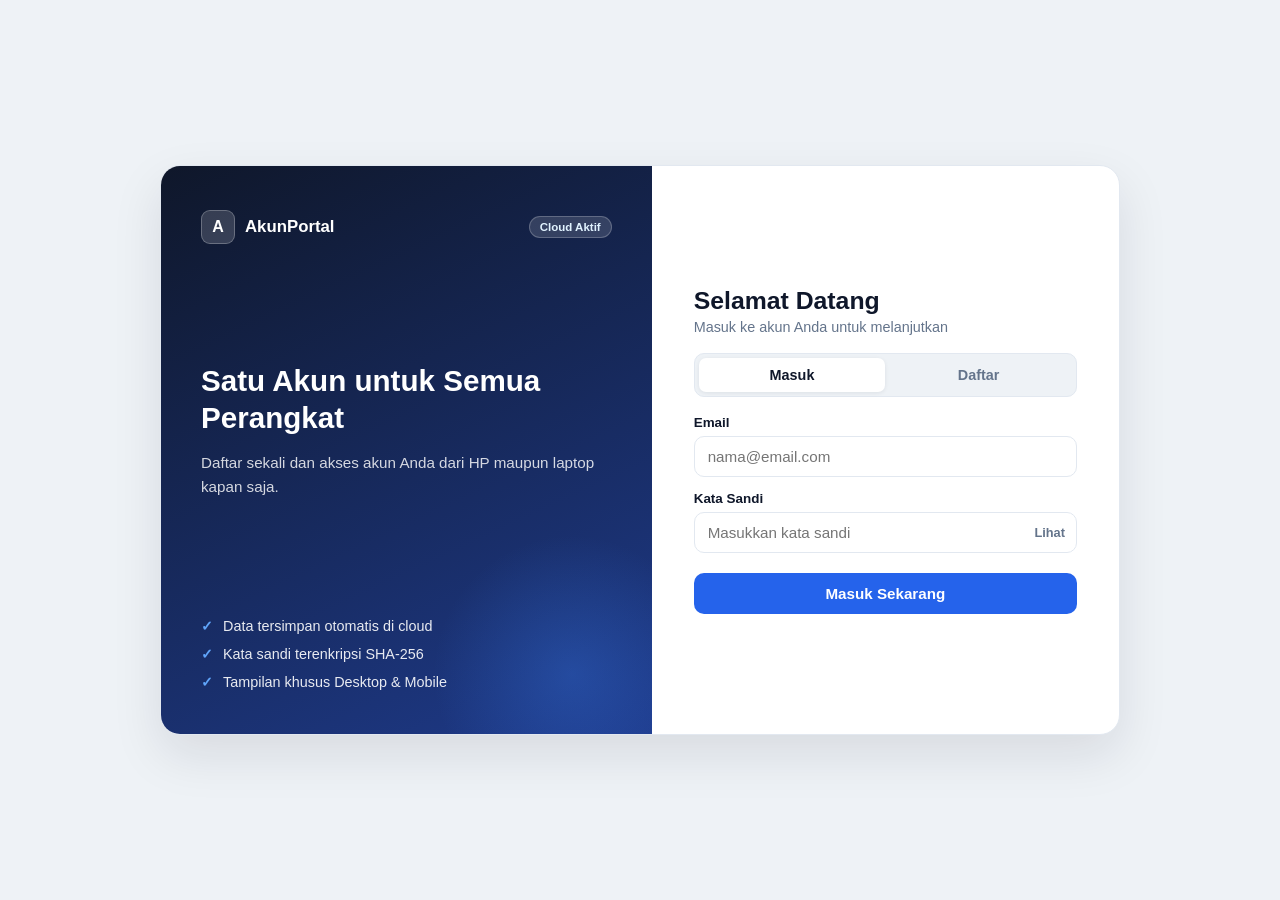
==== pages/home.html @ 4ae3a573 "Add home.html for main website page" ====
<!DOCTYPE html>
<html lang="id">
<head>
  <meta charset="UTF-8" />
  <meta name="viewport" content="width=device-width, initial-scale=1.0" />
  <title>Halaman Utama Website</title>

  <style>
    body.auth-checking {
      visibility: hidden;
    }

    * {
      box-sizing: border-box;
      margin: 0;
      padding: 0;
      font-family: -apple-system, BlinkMacSystemFont, "Segoe UI", Roboto, sans-serif;
    }

    body {
      background: #f1f5f9;
      color: #0f172a;
    }

    .navbar {
      background: #0f172a;
      color: #ffffff;
      padding: 14px 24px;
      display: flex;
      align-items: center;
      justify-content: space-between;
      gap: 12px;
    }

    .nav-brand {
      font-weight: 700;
      font-size: 1.05rem;
    }

    .nav-user {
      display: flex;
      align-items: center;
      gap: 12px;
      font-size: 0.9rem;
    }

    .btn-logout {
      background: #ef4444;
      color: #ffffff;
      border: none;
      padding: 8px 14px;
      border-radius: 8px;
      font-weight: 600;
      cursor: pointer;
    }

    .btn-logout:hover {
      background: #dc2626;
    }

    .main-content {
      max-width: 900px;
      margin: 32px auto;
      padding: 0 20px;
    }

    .welcome-card {
      background: #ffffff;
      border: 1px solid #e2e8f0;
      border-radius: 16px;
      padding: 28px;
      box-shadow: 0 4px 16px rgba(15, 23, 42, 0.05);
    }

    .welcome-card h1 {
      font-size: 1.5rem;
      margin-bottom: 8px;
    }

    .welcome-card p {
      color: #475569;
      line-height: 1.6;
    }
  </style>

  <!-- PENJAGA HALAMAN (AUTH GUARD) -->
  <script>
    const SESSION_KEY = "akunportal_active_user";
    const LOGIN_PAGE = "../index.html";
    let activeUser = null;

    try {
      const savedData = localStorage.getItem(SESSION_KEY);
      if (!savedData) throw new Error("Belum login");

      activeUser = JSON.parse(savedData);
      if (!activeUser || !activeUser.email) throw new Error("Sesi rusak");
    } catch {
      window.location.replace(LOGIN_PAGE);
    }
  </script>
</head>
<body class="auth-checking">
  <header class="navbar">
    <div class="nav-brand">Website Utama</div>
    <div class="nav-user">
      <span>Halo, <strong id="nav-username">User</strong></span>
      <button type="button" class="btn-logout" onclick="logout()">Keluar</button>
    </div>
  </header>

  <main class="main-content">
    <section class="welcome-card">
      <h1>Selamat Datang, <span id="hero-name">Pengguna</span>!</h1>
      <p>
        Halaman ini hanya bisa diakses setelah login menggunakan akun
        <strong id="hero-email">-</strong>. Silakan isi bagian ini dengan konten utama website kamu.
      </p>
    </section>
  </main>

  <script>
    if (activeUser) {
      document.body.classList.remove("auth-checking");
      document.getElementById("nav-username").textContent = activeUser.name;
      document.getElementById("hero-name").textContent = activeUser.name;
      document.getElementById("hero-email").textContent = activeUser.email;
    }

    function logout() {
      localStorage.removeItem(SESSION_KEY);
      window.location.replace(LOGIN_PAGE);
    }
  </script>
</body>
</html>
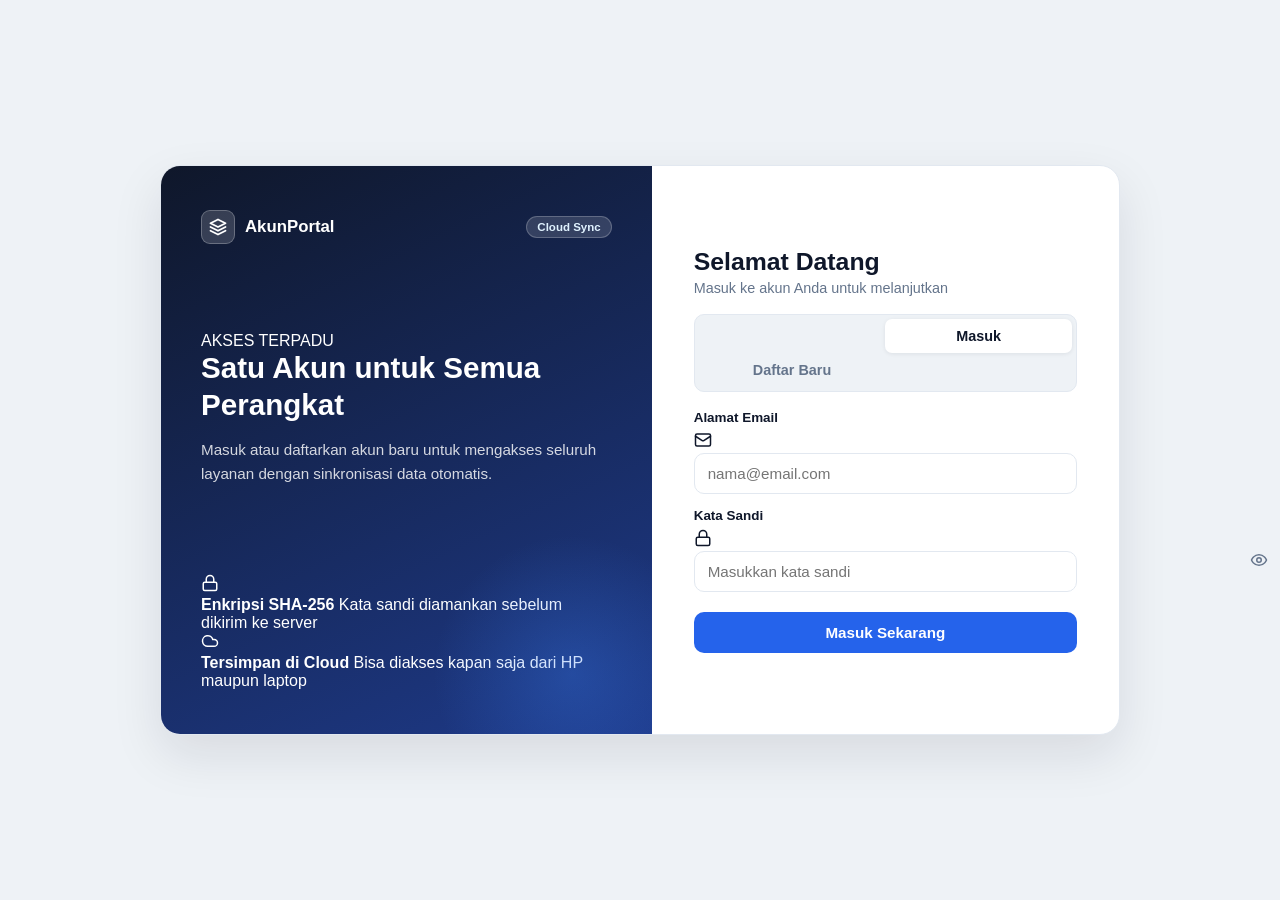
==== commit f9b19817: "Add files via upload" ====
--- a/pages/home.html
+++ b/pages/home.html
@@ -3,7 +3,10 @@
 <head>
   <meta charset="UTF-8" />
   <meta name="viewport" content="width=device-width, initial-scale=1.0" />
-  <title>Halaman Utama Website</title>
+  <title>Dashboard Utama</title>
+  <link rel="preconnect" href="https://fonts.googleapis.com" />
+  <link rel="preconnect" href="https://fonts.gstatic.com" crossorigin />
+  <link href="https://fonts.googleapis.com/css2?family=Plus+Jakarta+Sans:wght@400;500;600;700;800&display=swap" rel="stylesheet" />
 
   <style>
     body.auth-checking {
@@ -14,72 +17,163 @@
       box-sizing: border-box;
       margin: 0;
       padding: 0;
-      font-family: -apple-system, BlinkMacSystemFont, "Segoe UI", Roboto, sans-serif;
+      font-family: "Plus Jakarta Sans", -apple-system, BlinkMacSystemFont, sans-serif;
     }
 
     body {
       background: #f1f5f9;
       color: #0f172a;
+      min-height: 100vh;
     }
 
     .navbar {
-      background: #0f172a;
+      background: #090d16;
       color: #ffffff;
       padding: 14px 24px;
       display: flex;
       align-items: center;
       justify-content: space-between;
+      border-bottom: 1px solid rgba(255, 255, 255, 0.08);
+      position: sticky;
+      top: 0;
+      z-index: 10;
+    }
+
+    .nav-brand {
+      display: flex;
+      align-items: center;
+      gap: 10px;
+      font-weight: 800;
+      font-size: 1.05rem;
+    }
+
+    .nav-logo {
+      width: 32px;
+      height: 32px;
+      border-radius: 9px;
+      background: linear-gradient(135deg, #4f46e5, #0ea5e9);
+      display: flex;
+      align-items: center;
+      justify-content: center;
+    }
+
+    .nav-right {
+      display: flex;
+      align-items: center;
       gap: 12px;
     }
 
-    .nav-brand {
+    .user-chip {
+      display: flex;
+      align-items: center;
+      gap: 8px;
+      background: rgba(255, 255, 255, 0.08);
+      padding: 5px 12px 5px 6px;
+      border-radius: 99px;
+      font-size: 0.85rem;
+      font-weight: 600;
+    }
+
+    .nav-avatar {
+      width: 26px;
+      height: 26px;
+      border-radius: 50%;
+      background: #4f46e5;
+      display: flex;
+      align-items: center;
+      justify-content: center;
+      font-size: 0.78rem;
+      font-weight: 800;
+    }
+
+    .btn-logout {
+      background: rgba(239, 68, 68, 0.16);
+      color: #fca5a5;
+      border: 1px solid rgba(239, 68, 68, 0.3);
+      padding: 7px 14px;
+      border-radius: 10px;
+      font-size: 0.84rem;
       font-weight: 700;
-      font-size: 1.05rem;
-    }
-
-    .nav-user {
-      display: flex;
-      align-items: center;
-      gap: 12px;
-      font-size: 0.9rem;
-    }
-
-    .btn-logout {
-      background: #ef4444;
-      color: #ffffff;
-      border: none;
-      padding: 8px 14px;
-      border-radius: 8px;
-      font-weight: 600;
       cursor: pointer;
+      transition: all 0.2s;
     }
 
     .btn-logout:hover {
       background: #dc2626;
-    }
-
-    .main-content {
-      max-width: 900px;
-      margin: 32px auto;
+      color: #ffffff;
+    }
+
+    .container {
+      max-width: 960px;
+      margin: 28px auto;
       padding: 0 20px;
-    }
-
-    .welcome-card {
+      display: flex;
+      flex-direction: column;
+      gap: 20px;
+    }
+
+    .hero-banner {
+      background:
+        radial-gradient(circle at 90% 20%, rgba(56, 189, 248, 0.25), transparent 45%),
+        linear-gradient(135deg, #090d16 0%, #1e1b4b 60%, #1d4ed8 100%);
+      color: #ffffff;
+      border-radius: 22px;
+      padding: 30px 28px;
+      box-shadow: 0 18px 36px -12px rgba(15, 23, 42, 0.28);
+    }
+
+    .hero-badge {
+      display: inline-block;
+      font-size: 0.72rem;
+      font-weight: 700;
+      letter-spacing: 1px;
+      padding: 4px 10px;
+      border-radius: 99px;
+      background: rgba(52, 211, 153, 0.18);
+      color: #6ee7b7;
+      border: 1px solid rgba(52, 211, 153, 0.3);
+      margin-bottom: 12px;
+    }
+
+    .hero-banner h1 {
+      font-size: 1.65rem;
+      font-weight: 800;
+      margin-bottom: 6px;
+    }
+
+    .hero-banner p {
+      font-size: 0.92rem;
+      color: rgba(255, 255, 255, 0.8);
+      line-height: 1.55;
+    }
+
+    .info-grid {
+      display: grid;
+      grid-template-columns: repeat(auto-fit, minmax(240px, 1fr));
+      gap: 16px;
+    }
+
+    .stat-card {
       background: #ffffff;
       border: 1px solid #e2e8f0;
       border-radius: 16px;
-      padding: 28px;
-      box-shadow: 0 4px 16px rgba(15, 23, 42, 0.05);
-    }
-
-    .welcome-card h1 {
-      font-size: 1.5rem;
-      margin-bottom: 8px;
-    }
-
-    .welcome-card p {
-      color: #475569;
-      line-height: 1.6;
+      padding: 20px;
+      box-shadow: 0 4px 14px rgba(15, 23, 42, 0.04);
+    }
+
+    .stat-card span {
+      display: block;
+      font-size: 0.78rem;
+      font-weight: 600;
+      color: #64748b;
+      margin-bottom: 6px;
+    }
+
+    .stat-card strong {
+      font-size: 1rem;
+      font-weight: 700;
+      color: #0f172a;
+      word-break: break-word;
     }
   </style>
 
@@ -102,29 +196,58 @@
 </head>
 <body class="auth-checking">
   <header class="navbar">
-    <div class="nav-brand">Website Utama</div>
-    <div class="nav-user">
-      <span>Halo, <strong id="nav-username">User</strong></span>
+    <div class="nav-brand">
+      <div class="nav-logo">
+        <svg width="16" height="16" viewBox="0 0 24 24" fill="none" stroke="currentColor" stroke-width="2.4" stroke-linecap="round" stroke-linejoin="round">
+          <path d="M12 2L2 7l10 5 10-5-10-5z"/>
+          <path d="M2 17l10 5 10-5"/>
+          <path d="M2 12l10 5 10-5"/>
+        </svg>
+      </div>
+      <span>AkunPortal</span>
+    </div>
+
+    <div class="nav-right">
+      <div class="user-chip">
+        <div class="nav-avatar" id="nav-avatar">U</div>
+        <span id="nav-username">User</span>
+      </div>
       <button type="button" class="btn-logout" onclick="logout()">Keluar</button>
     </div>
   </header>
 
-  <main class="main-content">
-    <section class="welcome-card">
-      <h1>Selamat Datang, <span id="hero-name">Pengguna</span>!</h1>
-      <p>
-        Halaman ini hanya bisa diakses setelah login menggunakan akun
-        <strong id="hero-email">-</strong>. Silakan isi bagian ini dengan konten utama website kamu.
-      </p>
+  <main class="container">
+    <section class="hero-banner">
+      <span class="hero-badge">SESI AKTIF &amp; TERVERIFIKASI</span>
+      <h1>Halo, <span id="hero-name">Pengguna</span>!</h1>
+      <p>Selamat datang di halaman utama website. Area di bawah ini bisa kamu isi dengan fitur atau konten utama proyekmu.</p>
+    </section>
+
+    <section class="info-grid">
+      <div class="stat-card">
+        <span>Email Terdaftar</span>
+        <strong id="card-email">-</strong>
+      </div>
+      <div class="stat-card">
+        <span>Waktu Pendaftaran</span>
+        <strong id="card-date">-</strong>
+      </div>
+      <div class="stat-card">
+        <span>Status Penyimpanan</span>
+        <strong>Cloud Database Aktif</strong>
+      </div>
     </section>
   </main>
 
   <script>
     if (activeUser) {
       document.body.classList.remove("auth-checking");
+      const initial = activeUser.name.charAt(0).toUpperCase();
+      document.getElementById("nav-avatar").textContent = initial;
       document.getElementById("nav-username").textContent = activeUser.name;
       document.getElementById("hero-name").textContent = activeUser.name;
-      document.getElementById("hero-email").textContent = activeUser.email;
+      document.getElementById("card-email").textContent = activeUser.email;
+      document.getElementById("card-date").textContent = activeUser.createdAt || "-";
     }
 
     function logout() {
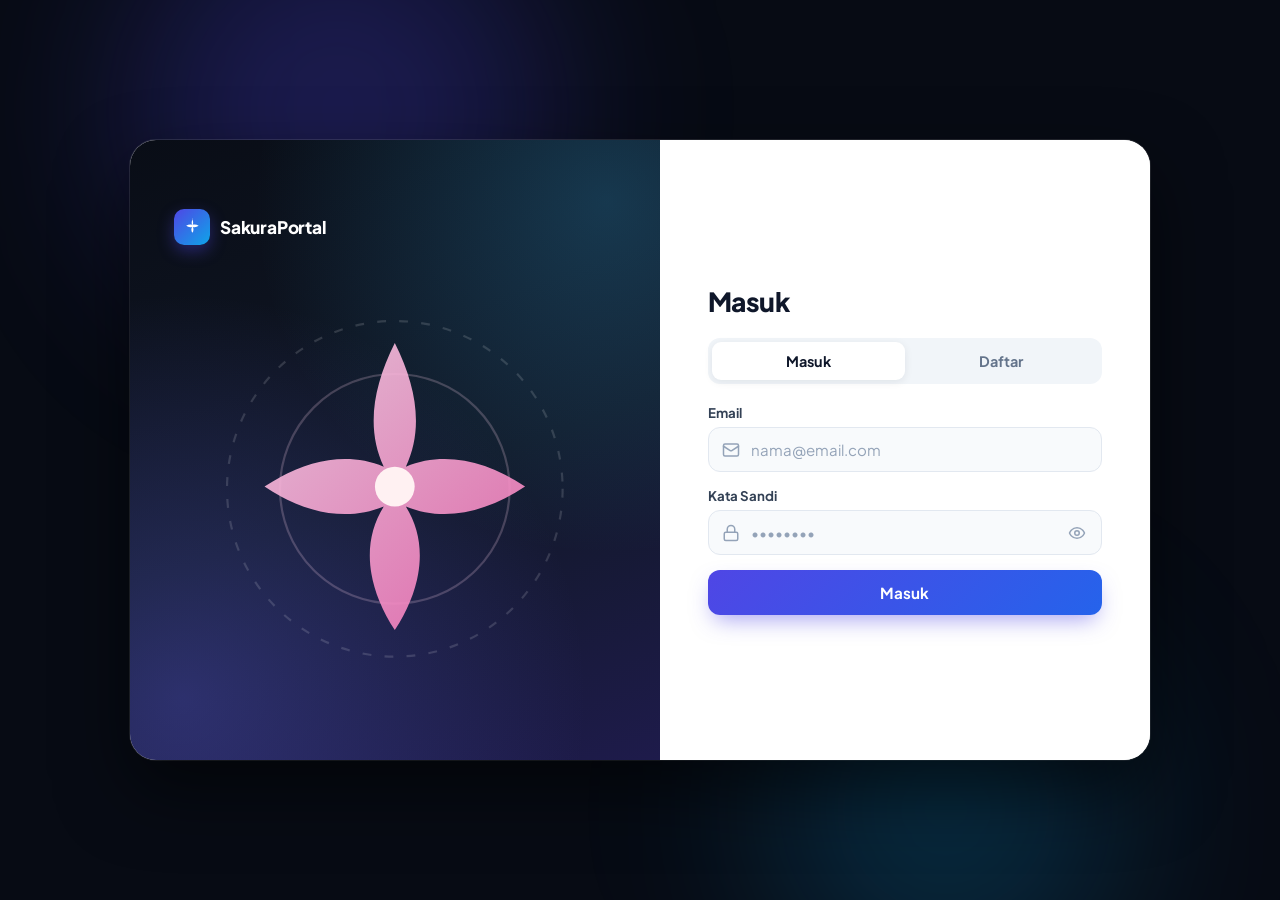
==== commit c9551b1f: "Add files via upload" ====
--- a/pages/home.html
+++ b/pages/home.html
@@ -3,7 +3,7 @@
 <head>
   <meta charset="UTF-8" />
   <meta name="viewport" content="width=device-width, initial-scale=1.0" />
-  <title>Dashboard Utama</title>
+  <title>Beranda</title>
   <link rel="preconnect" href="https://fonts.googleapis.com" />
   <link rel="preconnect" href="https://fonts.gstatic.com" crossorigin />
   <link href="https://fonts.googleapis.com/css2?family=Plus+Jakarta+Sans:wght@400;500;600;700;800&display=swap" rel="stylesheet" />
@@ -21,19 +21,19 @@
     }
 
     body {
-      background: #f1f5f9;
-      color: #0f172a;
+      background: #fdf2f8;
+      color: #2a1221;
       min-height: 100vh;
     }
 
     .navbar {
-      background: #090d16;
+      background: #2b0d20;
       color: #ffffff;
       padding: 14px 24px;
       display: flex;
       align-items: center;
       justify-content: space-between;
-      border-bottom: 1px solid rgba(255, 255, 255, 0.08);
+      border-bottom: 1px solid rgba(251, 207, 232, 0.14);
       position: sticky;
       top: 0;
       z-index: 10;
@@ -50,8 +50,8 @@
     .nav-logo {
       width: 32px;
       height: 32px;
-      border-radius: 9px;
-      background: linear-gradient(135deg, #4f46e5, #0ea5e9);
+      border-radius: 10px;
+      background: linear-gradient(135deg, #f472b6, #e11d74);
       display: flex;
       align-items: center;
       justify-content: center;
@@ -78,7 +78,7 @@
       width: 26px;
       height: 26px;
       border-radius: 50%;
-      background: #4f46e5;
+      background: #e11d74;
       display: flex;
       align-items: center;
       justify-content: center;
@@ -87,9 +87,9 @@
     }
 
     .btn-logout {
-      background: rgba(239, 68, 68, 0.16);
-      color: #fca5a5;
-      border: 1px solid rgba(239, 68, 68, 0.3);
+      background: rgba(251, 113, 133, 0.16);
+      color: #fda4af;
+      border: 1px solid rgba(251, 113, 133, 0.3);
       padding: 7px 14px;
       border-radius: 10px;
       font-size: 0.84rem;
@@ -99,85 +99,69 @@
     }
 
     .btn-logout:hover {
-      background: #dc2626;
+      background: #e11d74;
       color: #ffffff;
     }
 
     .container {
-      max-width: 960px;
+      max-width: 920px;
       margin: 28px auto;
       padding: 0 20px;
       display: flex;
       flex-direction: column;
-      gap: 20px;
+      gap: 18px;
     }
 
     .hero-banner {
       background:
-        radial-gradient(circle at 90% 20%, rgba(56, 189, 248, 0.25), transparent 45%),
-        linear-gradient(135deg, #090d16 0%, #1e1b4b 60%, #1d4ed8 100%);
+        radial-gradient(circle at 88% 20%, rgba(244, 114, 182, 0.35), transparent 50%),
+        linear-gradient(135deg, #2b0d20 0%, #58183c 60%, #9d174d 100%);
       color: #ffffff;
       border-radius: 22px;
-      padding: 30px 28px;
-      box-shadow: 0 18px 36px -12px rgba(15, 23, 42, 0.28);
-    }
-
-    .hero-badge {
-      display: inline-block;
-      font-size: 0.72rem;
-      font-weight: 700;
-      letter-spacing: 1px;
-      padding: 4px 10px;
-      border-radius: 99px;
-      background: rgba(52, 211, 153, 0.18);
-      color: #6ee7b7;
-      border: 1px solid rgba(52, 211, 153, 0.3);
-      margin-bottom: 12px;
+      padding: 28px;
+      box-shadow: 0 18px 36px -12px rgba(88, 24, 60, 0.3);
     }
 
     .hero-banner h1 {
-      font-size: 1.65rem;
+      font-size: 1.6rem;
       font-weight: 800;
       margin-bottom: 6px;
     }
 
     .hero-banner p {
-      font-size: 0.92rem;
-      color: rgba(255, 255, 255, 0.8);
-      line-height: 1.55;
+      font-size: 0.9rem;
+      color: rgba(255, 255, 255, 0.82);
     }
 
     .info-grid {
       display: grid;
-      grid-template-columns: repeat(auto-fit, minmax(240px, 1fr));
-      gap: 16px;
+      grid-template-columns: repeat(auto-fit, minmax(220px, 1fr));
+      gap: 14px;
     }
 
     .stat-card {
       background: #ffffff;
-      border: 1px solid #e2e8f0;
+      border: 1px solid #f3d4e3;
       border-radius: 16px;
-      padding: 20px;
-      box-shadow: 0 4px 14px rgba(15, 23, 42, 0.04);
+      padding: 18px 20px;
     }
 
     .stat-card span {
       display: block;
       font-size: 0.78rem;
       font-weight: 600;
-      color: #64748b;
-      margin-bottom: 6px;
+      color: #886377;
+      margin-bottom: 4px;
     }
 
     .stat-card strong {
-      font-size: 1rem;
+      font-size: 0.98rem;
       font-weight: 700;
-      color: #0f172a;
+      color: #2a1221;
       word-break: break-word;
     }
   </style>
 
-  <!-- PENJAGA HALAMAN (AUTH GUARD) -->
   <script>
     const SESSION_KEY = "akunportal_active_user";
     const LOGIN_PAGE = "../index.html";
@@ -198,13 +182,11 @@
   <header class="navbar">
     <div class="nav-brand">
       <div class="nav-logo">
-        <svg width="16" height="16" viewBox="0 0 24 24" fill="none" stroke="currentColor" stroke-width="2.4" stroke-linecap="round" stroke-linejoin="round">
-          <path d="M12 2L2 7l10 5 10-5-10-5z"/>
-          <path d="M2 17l10 5 10-5"/>
-          <path d="M2 12l10 5 10-5"/>
+        <svg width="17" height="17" viewBox="0 0 24 24" fill="currentColor">
+          <path d="M12 2c1.4 2.6 1.9 5.1.8 7.3 2.3-.9 4.9-.4 7.2 1.2-2.2 1.6-4.7 2.2-7.1 1.4 1.3 2.1 1.1 4.7-.4 7.1-1.5-2.4-1.7-5-.4-7.1-2.4.8-4.9.2-7.1-1.4 2.3-1.6 4.9-2.1 7.2-1.2-1.1-2.2-.6-4.7.8-7.3z"/>
         </svg>
       </div>
-      <span>AkunPortal</span>
+      <span>SakuraPortal</span>
     </div>
 
     <div class="nav-right">
@@ -218,23 +200,18 @@
 
   <main class="container">
     <section class="hero-banner">
-      <span class="hero-badge">SESI AKTIF &amp; TERVERIFIKASI</span>
       <h1>Halo, <span id="hero-name">Pengguna</span>!</h1>
-      <p>Selamat datang di halaman utama website. Area di bawah ini bisa kamu isi dengan fitur atau konten utama proyekmu.</p>
+      <p>Selamat datang di halaman utama.</p>
     </section>
 
     <section class="info-grid">
       <div class="stat-card">
-        <span>Email Terdaftar</span>
+        <span>Email</span>
         <strong id="card-email">-</strong>
       </div>
       <div class="stat-card">
-        <span>Waktu Pendaftaran</span>
+        <span>Terdaftar</span>
         <strong id="card-date">-</strong>
-      </div>
-      <div class="stat-card">
-        <span>Status Penyimpanan</span>
-        <strong>Cloud Database Aktif</strong>
       </div>
     </section>
   </main>
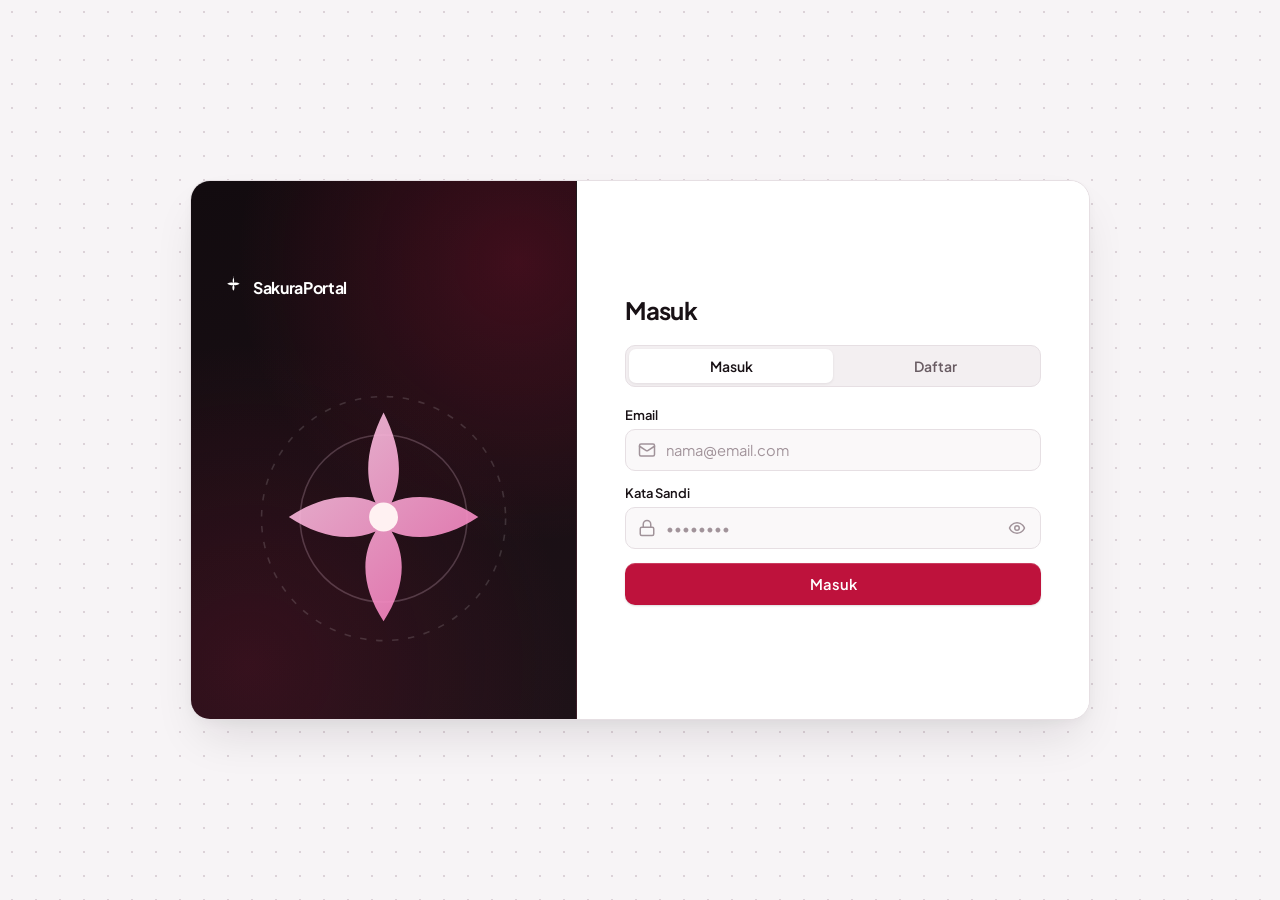
==== commit c2af24e6: "Add files via upload" ====
--- a/pages/home.html
+++ b/pages/home.html
@@ -3,10 +3,10 @@
 <head>
   <meta charset="UTF-8" />
   <meta name="viewport" content="width=device-width, initial-scale=1.0" />
-  <title>Beranda</title>
+  <title>Workspace — SakuraPortal</title>
   <link rel="preconnect" href="https://fonts.googleapis.com" />
   <link rel="preconnect" href="https://fonts.gstatic.com" crossorigin />
-  <link href="https://fonts.googleapis.com/css2?family=Plus+Jakarta+Sans:wght@400;500;600;700;800&display=swap" rel="stylesheet" />
+  <link href="https://fonts.googleapis.com/css2?family=Plus+Jakarta+Sans:wght@400;500;600;700&display=swap" rel="stylesheet" />
 
   <style>
     body.auth-checking {
@@ -18,150 +18,217 @@
       margin: 0;
       padding: 0;
       font-family: "Plus Jakarta Sans", -apple-system, BlinkMacSystemFont, sans-serif;
+      -webkit-font-smoothing: antialiased;
     }
 
     body {
-      background: #fdf2f8;
-      color: #2a1221;
+      background: #f7f4f6;
+      color: #181115;
       min-height: 100vh;
     }
 
-    .navbar {
-      background: #2b0d20;
+    /* Top Navigation Bar */
+    .topbar {
+      background: #120b0f;
       color: #ffffff;
-      padding: 14px 24px;
-      display: flex;
-      align-items: center;
-      justify-content: space-between;
-      border-bottom: 1px solid rgba(251, 207, 232, 0.14);
+      border-bottom: 1px solid rgba(255, 255, 255, 0.08);
       position: sticky;
       top: 0;
-      z-index: 10;
-    }
-
-    .nav-brand {
+      z-index: 20;
+    }
+
+    .topbar-inner {
+      max-width: 1040px;
+      margin: 0 auto;
+      padding: 13px 20px;
+      display: flex;
+      align-items: center;
+      justify-content: space-between;
+      gap: 12px;
+    }
+
+    .brand {
       display: flex;
       align-items: center;
       gap: 10px;
-      font-weight: 800;
+      font-weight: 700;
+      font-size: 0.98rem;
+      letter-spacing: -0.02em;
+    }
+
+    .brand-mark {
+      width: 30px;
+      height: 30px;
+      border-radius: 8px;
+      background: #be123c;
+      display: flex;
+      align-items: center;
+      justify-content: center;
+    }
+
+    .topbar-actions {
+      display: flex;
+      align-items: center;
+      gap: 10px;
+    }
+
+    .user-pill {
+      display: flex;
+      align-items: center;
+      gap: 8px;
+      padding: 4px 12px 4px 5px;
+      border-radius: 99px;
+      background: rgba(255, 255, 255, 0.06);
+      border: 1px solid rgba(255, 255, 255, 0.1);
+      font-size: 0.83rem;
+      font-weight: 500;
+    }
+
+    .avatar {
+      width: 24px;
+      height: 24px;
+      border-radius: 50%;
+      background: #be123c;
+      color: #ffffff;
+      font-size: 0.75rem;
+      font-weight: 700;
+      display: flex;
+      align-items: center;
+      justify-content: center;
+    }
+
+    .btn-logout {
+      background: transparent;
+      color: rgba(255, 255, 255, 0.78);
+      border: 1px solid rgba(255, 255, 255, 0.16);
+      padding: 6px 12px;
+      border-radius: 8px;
+      font-size: 0.82rem;
+      font-weight: 600;
+      cursor: pointer;
+      transition: all 0.16s ease;
+    }
+
+    .btn-logout:hover {
+      background: #be123c;
+      border-color: #be123c;
+      color: #ffffff;
+    }
+
+    /* Main Workspace */
+    .workspace {
+      max-width: 1040px;
+      margin: 0 auto;
+      padding: 28px 20px 48px;
+      display: flex;
+      flex-direction: column;
+      gap: 20px;
+    }
+
+    .page-head {
+      display: flex;
+      flex-wrap: wrap;
+      align-items: center;
+      justify-content: space-between;
+      gap: 12px;
+      padding-bottom: 18px;
+      border-bottom: 1px solid #e6dfe3;
+    }
+
+    .page-head h1 {
+      font-size: 1.45rem;
+      font-weight: 700;
+      letter-spacing: -0.025em;
+    }
+
+    .status-tag {
+      display: inline-flex;
+      align-items: center;
+      gap: 7px;
+      font-size: 0.76rem;
+      font-weight: 600;
+      color: #065f46;
+      background: #ecfdf5;
+      border: 1px solid #a7f3d0;
+      padding: 4px 10px;
+      border-radius: 99px;
+    }
+
+    .status-dot {
+      width: 6px;
+      height: 6px;
+      border-radius: 50%;
+      background: #10b981;
+    }
+
+    /* Account Summary Grid */
+    .meta-grid {
+      display: grid;
+      grid-template-columns: repeat(auto-fit, minmax(240px, 1fr));
+      gap: 14px;
+    }
+
+    .meta-card {
+      background: #ffffff;
+      border: 1px solid #e6dfe3;
+      border-radius: 14px;
+      padding: 18px 20px;
+      display: flex;
+      align-items: flex-start;
+      gap: 14px;
+    }
+
+    .meta-icon {
+      width: 36px;
+      height: 36px;
+      border-radius: 9px;
+      background: #fff1f2;
+      color: #be123c;
+      display: flex;
+      align-items: center;
+      justify-content: center;
+      flex-shrink: 0;
+    }
+
+    .meta-card span {
+      display: block;
+      font-size: 0.76rem;
+      font-weight: 600;
+      color: #685b62;
+      margin-bottom: 3px;
+    }
+
+    .meta-card strong {
+      display: block;
+      font-size: 0.94rem;
+      font-weight: 600;
+      color: #181115;
+      word-break: break-word;
+    }
+
+    /* Content Canvas */
+    .content-surface {
+      background: #ffffff;
+      border: 1px solid #e6dfe3;
+      border-radius: 16px;
+      padding: 28px 24px;
+      min-height: 240px;
+    }
+
+    .content-surface h2 {
       font-size: 1.05rem;
-    }
-
-    .nav-logo {
-      width: 32px;
-      height: 32px;
-      border-radius: 10px;
-      background: linear-gradient(135deg, #f472b6, #e11d74);
-      display: flex;
-      align-items: center;
-      justify-content: center;
-    }
-
-    .nav-right {
-      display: flex;
-      align-items: center;
-      gap: 12px;
-    }
-
-    .user-chip {
-      display: flex;
-      align-items: center;
-      gap: 8px;
-      background: rgba(255, 255, 255, 0.08);
-      padding: 5px 12px 5px 6px;
-      border-radius: 99px;
-      font-size: 0.85rem;
-      font-weight: 600;
-    }
-
-    .nav-avatar {
-      width: 26px;
-      height: 26px;
-      border-radius: 50%;
-      background: #e11d74;
-      display: flex;
-      align-items: center;
-      justify-content: center;
-      font-size: 0.78rem;
-      font-weight: 800;
-    }
-
-    .btn-logout {
-      background: rgba(251, 113, 133, 0.16);
-      color: #fda4af;
-      border: 1px solid rgba(251, 113, 133, 0.3);
-      padding: 7px 14px;
-      border-radius: 10px;
-      font-size: 0.84rem;
       font-weight: 700;
-      cursor: pointer;
-      transition: all 0.2s;
-    }
-
-    .btn-logout:hover {
-      background: #e11d74;
-      color: #ffffff;
-    }
-
-    .container {
-      max-width: 920px;
-      margin: 28px auto;
-      padding: 0 20px;
-      display: flex;
-      flex-direction: column;
-      gap: 18px;
-    }
-
-    .hero-banner {
-      background:
-        radial-gradient(circle at 88% 20%, rgba(244, 114, 182, 0.35), transparent 50%),
-        linear-gradient(135deg, #2b0d20 0%, #58183c 60%, #9d174d 100%);
-      color: #ffffff;
-      border-radius: 22px;
-      padding: 28px;
-      box-shadow: 0 18px 36px -12px rgba(88, 24, 60, 0.3);
-    }
-
-    .hero-banner h1 {
-      font-size: 1.6rem;
-      font-weight: 800;
-      margin-bottom: 6px;
-    }
-
-    .hero-banner p {
+      margin-bottom: 8px;
+    }
+
+    .content-surface p {
       font-size: 0.9rem;
-      color: rgba(255, 255, 255, 0.82);
-    }
-
-    .info-grid {
-      display: grid;
-      grid-template-columns: repeat(auto-fit, minmax(220px, 1fr));
-      gap: 14px;
-    }
-
-    .stat-card {
-      background: #ffffff;
-      border: 1px solid #f3d4e3;
-      border-radius: 16px;
-      padding: 18px 20px;
-    }
-
-    .stat-card span {
-      display: block;
-      font-size: 0.78rem;
-      font-weight: 600;
-      color: #886377;
-      margin-bottom: 4px;
-    }
-
-    .stat-card strong {
-      font-size: 0.98rem;
-      font-weight: 700;
-      color: #2a1221;
-      word-break: break-word;
+      color: #685b62;
+      line-height: 1.6;
     }
   </style>
 
+  <!-- PENJAGA HALAMAN (AUTH GUARD) -->
   <script>
     const SESSION_KEY = "akunportal_active_user";
     const LOGIN_PAGE = "../index.html";
@@ -172,47 +239,88 @@
       if (!savedData) throw new Error("Belum login");
 
       activeUser = JSON.parse(savedData);
-      if (!activeUser || !activeUser.email) throw new Error("Sesi rusak");
+      if (!activeUser || !activeUser.email) throw new Error("Sesi tidak valid");
     } catch {
       window.location.replace(LOGIN_PAGE);
     }
   </script>
 </head>
 <body class="auth-checking">
-  <header class="navbar">
-    <div class="nav-brand">
-      <div class="nav-logo">
-        <svg width="17" height="17" viewBox="0 0 24 24" fill="currentColor">
-          <path d="M12 2c1.4 2.6 1.9 5.1.8 7.3 2.3-.9 4.9-.4 7.2 1.2-2.2 1.6-4.7 2.2-7.1 1.4 1.3 2.1 1.1 4.7-.4 7.1-1.5-2.4-1.7-5-.4-7.1-2.4.8-4.9.2-7.1-1.4 2.3-1.6 4.9-2.1 7.2-1.2-1.1-2.2-.6-4.7.8-7.3z"/>
-        </svg>
-      </div>
-      <span>SakuraPortal</span>
-    </div>
-
-    <div class="nav-right">
-      <div class="user-chip">
-        <div class="nav-avatar" id="nav-avatar">U</div>
-        <span id="nav-username">User</span>
-      </div>
-      <button type="button" class="btn-logout" onclick="logout()">Keluar</button>
+  <header class="topbar">
+    <div class="topbar-inner">
+      <div class="brand">
+        <div class="brand-mark">
+          <svg width="16" height="16" viewBox="0 0 24 24" fill="currentColor">
+            <path d="M12 2.5c1.2 2.4 1.6 4.7.7 6.8 2.1-.8 4.5-.4 6.6 1.1-2 1.5-4.3 2-6.5 1.3 1.2 1.9 1 4.3-.4 6.5-1.4-2.2-1.6-4.6-.4-6.5-2.2.7-4.5.2-6.5-1.3 2.1-1.5 4.5-1.9 6.6-1.1-.9-2.1-.5-4.4.7-6.8z"/>
+          </svg>
+        </div>
+        <span>SakuraPortal</span>
+      </div>
+
+      <div class="topbar-actions">
+        <div class="user-pill">
+          <div class="avatar" id="nav-avatar">U</div>
+          <span id="nav-username">User</span>
+        </div>
+        <button type="button" class="btn-logout" onclick="logout()">Keluar</button>
+      </div>
     </div>
   </header>
 
-  <main class="container">
-    <section class="hero-banner">
-      <h1>Halo, <span id="hero-name">Pengguna</span>!</h1>
-      <p>Selamat datang di halaman utama.</p>
+  <main class="workspace">
+    <div class="page-head">
+      <h1>Halo, <span id="hero-name">Pengguna</span></h1>
+      <span class="status-tag">
+        <span class="status-dot"></span>
+        Sesi Terverifikasi
+      </span>
+    </div>
+
+    <section class="meta-grid">
+      <div class="meta-card">
+        <div class="meta-icon">
+          <svg width="18" height="18" viewBox="0 0 24 24" fill="none" stroke="currentColor" stroke-width="2" stroke-linecap="round" stroke-linejoin="round">
+            <rect width="20" height="16" x="2" y="4" rx="2"/>
+            <path d="m22 7-8.97 5.7a1.94 1.94 0 0 1-2.06 0L2 7"/>
+          </svg>
+        </div>
+        <div>
+          <span>Email Akun</span>
+          <strong id="card-email">-</strong>
+        </div>
+      </div>
+
+      <div class="meta-card">
+        <div class="meta-icon">
+          <svg width="18" height="18" viewBox="0 0 24 24" fill="none" stroke="currentColor" stroke-width="2" stroke-linecap="round" stroke-linejoin="round">
+            <rect x="3" y="4" width="18" height="18" rx="2" ry="2"/>
+            <line x1="16" y1="2" x2="16" y2="6"/>
+            <line x1="8" y1="2" x2="8" y2="6"/>
+            <line x1="3" y1="10" x2="21" y2="10"/>
+          </svg>
+        </div>
+        <div>
+          <span>Tanggal Terdaftar</span>
+          <strong id="card-date">-</strong>
+        </div>
+      </div>
+
+      <div class="meta-card">
+        <div class="meta-icon">
+          <svg width="18" height="18" viewBox="0 0 24 24" fill="none" stroke="currentColor" stroke-width="2" stroke-linecap="round" stroke-linejoin="round">
+            <path d="M12 22s8-4 8-10V5l-8-3-8 3v7c0 6 8 10 8 10z"/>
+          </svg>
+        </div>
+        <div>
+          <span>Keamanan</span>
+          <strong>SHA-256 Cloud Sync</strong>
+        </div>
+      </div>
     </section>
 
-    <section class="info-grid">
-      <div class="stat-card">
-        <span>Email</span>
-        <strong id="card-email">-</strong>
-      </div>
-      <div class="stat-card">
-        <span>Terdaftar</span>
-        <strong id="card-date">-</strong>
-      </div>
+    <section class="content-surface">
+      <h2>Area Konten Utama</h2>
+      <p>Halaman ini terlindungi sistem autentikasi. Ganti bagian ini dengan fitur, menu, atau konten utama aplikasi Anda.</p>
     </section>
   </main>
 
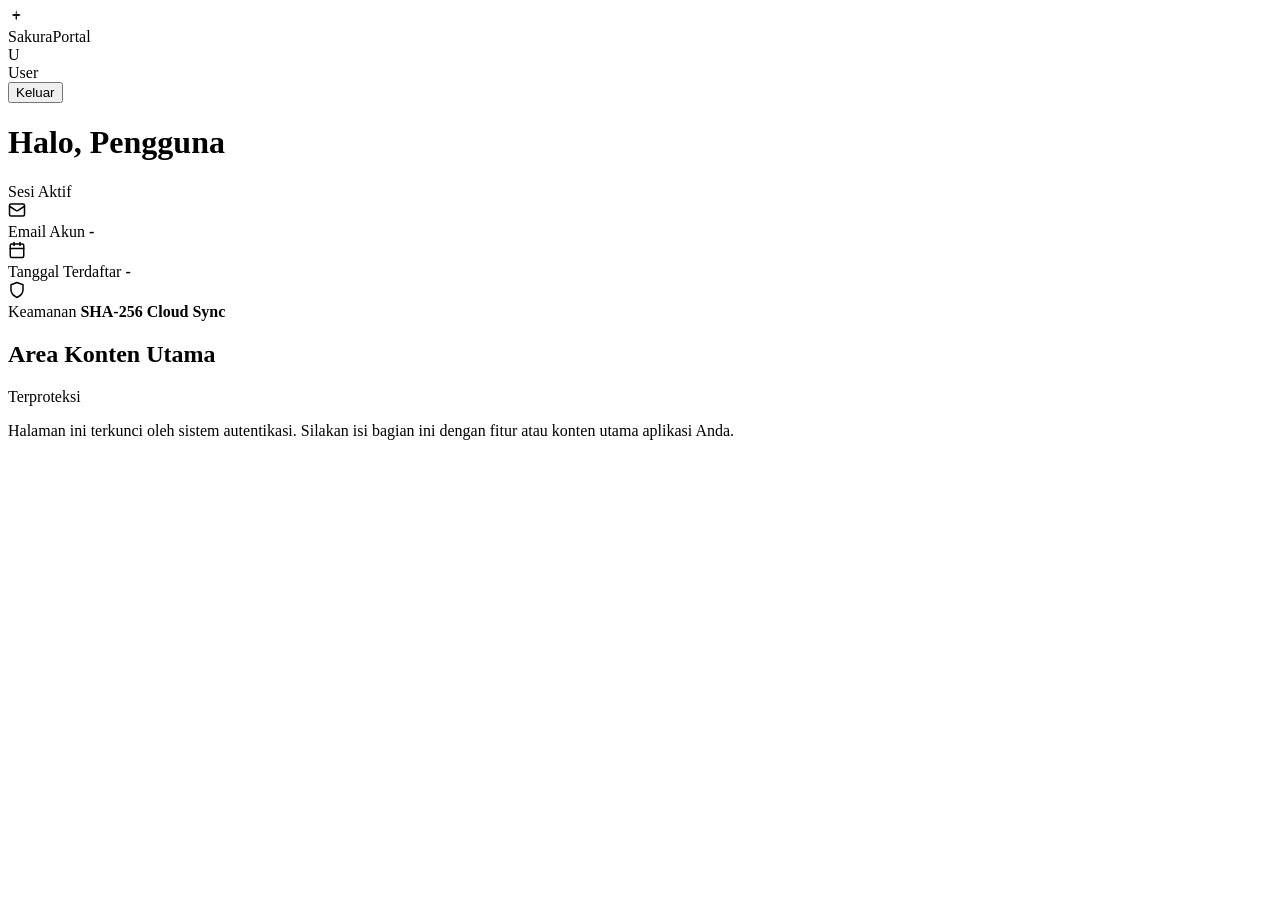
==== commit a55b3e76: "Add files via upload" ====
--- a/pages/home.html
+++ b/pages/home.html
@@ -7,249 +7,14 @@
   <link rel="preconnect" href="https://fonts.googleapis.com" />
   <link rel="preconnect" href="https://fonts.gstatic.com" crossorigin />
   <link href="https://fonts.googleapis.com/css2?family=Plus+Jakarta+Sans:wght@400;500;600;700&display=swap" rel="stylesheet" />
-
-  <style>
-    body.auth-checking {
-      visibility: hidden;
-    }
-
-    * {
-      box-sizing: border-box;
-      margin: 0;
-      padding: 0;
-      font-family: "Plus Jakarta Sans", -apple-system, BlinkMacSystemFont, sans-serif;
-      -webkit-font-smoothing: antialiased;
-    }
-
-    body {
-      background: #f7f4f6;
-      color: #181115;
-      min-height: 100vh;
-    }
-
-    /* Top Navigation Bar */
-    .topbar {
-      background: #120b0f;
-      color: #ffffff;
-      border-bottom: 1px solid rgba(255, 255, 255, 0.08);
-      position: sticky;
-      top: 0;
-      z-index: 20;
-    }
-
-    .topbar-inner {
-      max-width: 1040px;
-      margin: 0 auto;
-      padding: 13px 20px;
-      display: flex;
-      align-items: center;
-      justify-content: space-between;
-      gap: 12px;
-    }
-
-    .brand {
-      display: flex;
-      align-items: center;
-      gap: 10px;
-      font-weight: 700;
-      font-size: 0.98rem;
-      letter-spacing: -0.02em;
-    }
-
-    .brand-mark {
-      width: 30px;
-      height: 30px;
-      border-radius: 8px;
-      background: #be123c;
-      display: flex;
-      align-items: center;
-      justify-content: center;
-    }
-
-    .topbar-actions {
-      display: flex;
-      align-items: center;
-      gap: 10px;
-    }
-
-    .user-pill {
-      display: flex;
-      align-items: center;
-      gap: 8px;
-      padding: 4px 12px 4px 5px;
-      border-radius: 99px;
-      background: rgba(255, 255, 255, 0.06);
-      border: 1px solid rgba(255, 255, 255, 0.1);
-      font-size: 0.83rem;
-      font-weight: 500;
-    }
-
-    .avatar {
-      width: 24px;
-      height: 24px;
-      border-radius: 50%;
-      background: #be123c;
-      color: #ffffff;
-      font-size: 0.75rem;
-      font-weight: 700;
-      display: flex;
-      align-items: center;
-      justify-content: center;
-    }
-
-    .btn-logout {
-      background: transparent;
-      color: rgba(255, 255, 255, 0.78);
-      border: 1px solid rgba(255, 255, 255, 0.16);
-      padding: 6px 12px;
-      border-radius: 8px;
-      font-size: 0.82rem;
-      font-weight: 600;
-      cursor: pointer;
-      transition: all 0.16s ease;
-    }
-
-    .btn-logout:hover {
-      background: #be123c;
-      border-color: #be123c;
-      color: #ffffff;
-    }
-
-    /* Main Workspace */
-    .workspace {
-      max-width: 1040px;
-      margin: 0 auto;
-      padding: 28px 20px 48px;
-      display: flex;
-      flex-direction: column;
-      gap: 20px;
-    }
-
-    .page-head {
-      display: flex;
-      flex-wrap: wrap;
-      align-items: center;
-      justify-content: space-between;
-      gap: 12px;
-      padding-bottom: 18px;
-      border-bottom: 1px solid #e6dfe3;
-    }
-
-    .page-head h1 {
-      font-size: 1.45rem;
-      font-weight: 700;
-      letter-spacing: -0.025em;
-    }
-
-    .status-tag {
-      display: inline-flex;
-      align-items: center;
-      gap: 7px;
-      font-size: 0.76rem;
-      font-weight: 600;
-      color: #065f46;
-      background: #ecfdf5;
-      border: 1px solid #a7f3d0;
-      padding: 4px 10px;
-      border-radius: 99px;
-    }
-
-    .status-dot {
-      width: 6px;
-      height: 6px;
-      border-radius: 50%;
-      background: #10b981;
-    }
-
-    /* Account Summary Grid */
-    .meta-grid {
-      display: grid;
-      grid-template-columns: repeat(auto-fit, minmax(240px, 1fr));
-      gap: 14px;
-    }
-
-    .meta-card {
-      background: #ffffff;
-      border: 1px solid #e6dfe3;
-      border-radius: 14px;
-      padding: 18px 20px;
-      display: flex;
-      align-items: flex-start;
-      gap: 14px;
-    }
-
-    .meta-icon {
-      width: 36px;
-      height: 36px;
-      border-radius: 9px;
-      background: #fff1f2;
-      color: #be123c;
-      display: flex;
-      align-items: center;
-      justify-content: center;
-      flex-shrink: 0;
-    }
-
-    .meta-card span {
-      display: block;
-      font-size: 0.76rem;
-      font-weight: 600;
-      color: #685b62;
-      margin-bottom: 3px;
-    }
-
-    .meta-card strong {
-      display: block;
-      font-size: 0.94rem;
-      font-weight: 600;
-      color: #181115;
-      word-break: break-word;
-    }
-
-    /* Content Canvas */
-    .content-surface {
-      background: #ffffff;
-      border: 1px solid #e6dfe3;
-      border-radius: 16px;
-      padding: 28px 24px;
-      min-height: 240px;
-    }
-
-    .content-surface h2 {
-      font-size: 1.05rem;
-      font-weight: 700;
-      margin-bottom: 8px;
-    }
-
-    .content-surface p {
-      font-size: 0.9rem;
-      color: #685b62;
-      line-height: 1.6;
-    }
-  </style>
-
-  <!-- PENJAGA HALAMAN (AUTH GUARD) -->
-  <script>
-    const SESSION_KEY = "akunportal_active_user";
-    const LOGIN_PAGE = "../index.html";
-    let activeUser = null;
-
-    try {
-      const savedData = localStorage.getItem(SESSION_KEY);
-      if (!savedData) throw new Error("Belum login");
-
-      activeUser = JSON.parse(savedData);
-      if (!activeUser || !activeUser.email) throw new Error("Sesi tidak valid");
-    } catch {
-      window.location.replace(LOGIN_PAGE);
-    }
-  </script>
+  <link rel="stylesheet" href="../assets/css/home.css" />
+  <script src="../assets/js/guard.js"></script>
 </head>
 <body class="auth-checking">
   <header class="topbar">
     <div class="topbar-inner">
       <div class="brand">
-        <div class="brand-mark">
+        <div class="brand-mark" aria-hidden="true">
           <svg width="16" height="16" viewBox="0 0 24 24" fill="currentColor">
             <path d="M12 2.5c1.2 2.4 1.6 4.7.7 6.8 2.1-.8 4.5-.4 6.6 1.1-2 1.5-4.3 2-6.5 1.3 1.2 1.9 1 4.3-.4 6.5-1.4-2.2-1.6-4.6-.4-6.5-2.2.7-4.5.2-6.5-1.3 2.1-1.5 4.5-1.9 6.6-1.1-.9-2.1-.5-4.4.7-6.8z"/>
           </svg>
@@ -262,23 +27,25 @@
           <div class="avatar" id="nav-avatar">U</div>
           <span id="nav-username">User</span>
         </div>
-        <button type="button" class="btn-logout" onclick="logout()">Keluar</button>
+        <button type="button" id="btn-logout" class="btn-logout">Keluar</button>
       </div>
     </div>
   </header>
 
-  <main class="workspace">
-    <div class="page-head">
-      <h1>Halo, <span id="hero-name">Pengguna</span></h1>
+  <main class="workspace" id="workspace">
+    <div class="page-head anim-up" style="--delay: 0.05s">
+      <div>
+        <h1>Halo, <span id="hero-name">Pengguna</span></h1>
+      </div>
       <span class="status-tag">
         <span class="status-dot"></span>
-        Sesi Terverifikasi
+        Sesi Aktif
       </span>
     </div>
 
     <section class="meta-grid">
-      <div class="meta-card">
-        <div class="meta-icon">
+      <article class="meta-card anim-up" style="--delay: 0.12s">
+        <div class="meta-icon" aria-hidden="true">
           <svg width="18" height="18" viewBox="0 0 24 24" fill="none" stroke="currentColor" stroke-width="2" stroke-linecap="round" stroke-linejoin="round">
             <rect width="20" height="16" x="2" y="4" rx="2"/>
             <path d="m22 7-8.97 5.7a1.94 1.94 0 0 1-2.06 0L2 7"/>
@@ -288,10 +55,10 @@
           <span>Email Akun</span>
           <strong id="card-email">-</strong>
         </div>
-      </div>
+      </article>
 
-      <div class="meta-card">
-        <div class="meta-icon">
+      <article class="meta-card anim-up" style="--delay: 0.18s">
+        <div class="meta-icon" aria-hidden="true">
           <svg width="18" height="18" viewBox="0 0 24 24" fill="none" stroke="currentColor" stroke-width="2" stroke-linecap="round" stroke-linejoin="round">
             <rect x="3" y="4" width="18" height="18" rx="2" ry="2"/>
             <line x1="16" y1="2" x2="16" y2="6"/>
@@ -303,10 +70,10 @@
           <span>Tanggal Terdaftar</span>
           <strong id="card-date">-</strong>
         </div>
-      </div>
+      </article>
 
-      <div class="meta-card">
-        <div class="meta-icon">
+      <article class="meta-card anim-up" style="--delay: 0.24s">
+        <div class="meta-icon" aria-hidden="true">
           <svg width="18" height="18" viewBox="0 0 24 24" fill="none" stroke="currentColor" stroke-width="2" stroke-linecap="round" stroke-linejoin="round">
             <path d="M12 22s8-4 8-10V5l-8-3-8 3v7c0 6 8 10 8 10z"/>
           </svg>
@@ -315,30 +82,18 @@
           <span>Keamanan</span>
           <strong>SHA-256 Cloud Sync</strong>
         </div>
-      </div>
+      </article>
     </section>
 
-    <section class="content-surface">
-      <h2>Area Konten Utama</h2>
-      <p>Halaman ini terlindungi sistem autentikasi. Ganti bagian ini dengan fitur, menu, atau konten utama aplikasi Anda.</p>
+    <section class="content-surface anim-up" style="--delay: 0.3s">
+      <div class="surface-header">
+        <h2>Area Konten Utama</h2>
+        <span class="surface-badge">Terproteksi</span>
+      </div>
+      <p>Halaman ini terkunci oleh sistem autentikasi. Silakan isi bagian ini dengan fitur atau konten utama aplikasi Anda.</p>
     </section>
   </main>
 
-  <script>
-    if (activeUser) {
-      document.body.classList.remove("auth-checking");
-      const initial = activeUser.name.charAt(0).toUpperCase();
-      document.getElementById("nav-avatar").textContent = initial;
-      document.getElementById("nav-username").textContent = activeUser.name;
-      document.getElementById("hero-name").textContent = activeUser.name;
-      document.getElementById("card-email").textContent = activeUser.email;
-      document.getElementById("card-date").textContent = activeUser.createdAt || "-";
-    }
-
-    function logout() {
-      localStorage.removeItem(SESSION_KEY);
-      window.location.replace(LOGIN_PAGE);
-    }
-  </script>
+  <script src="../assets/js/home.js"></script>
 </body>
 </html>
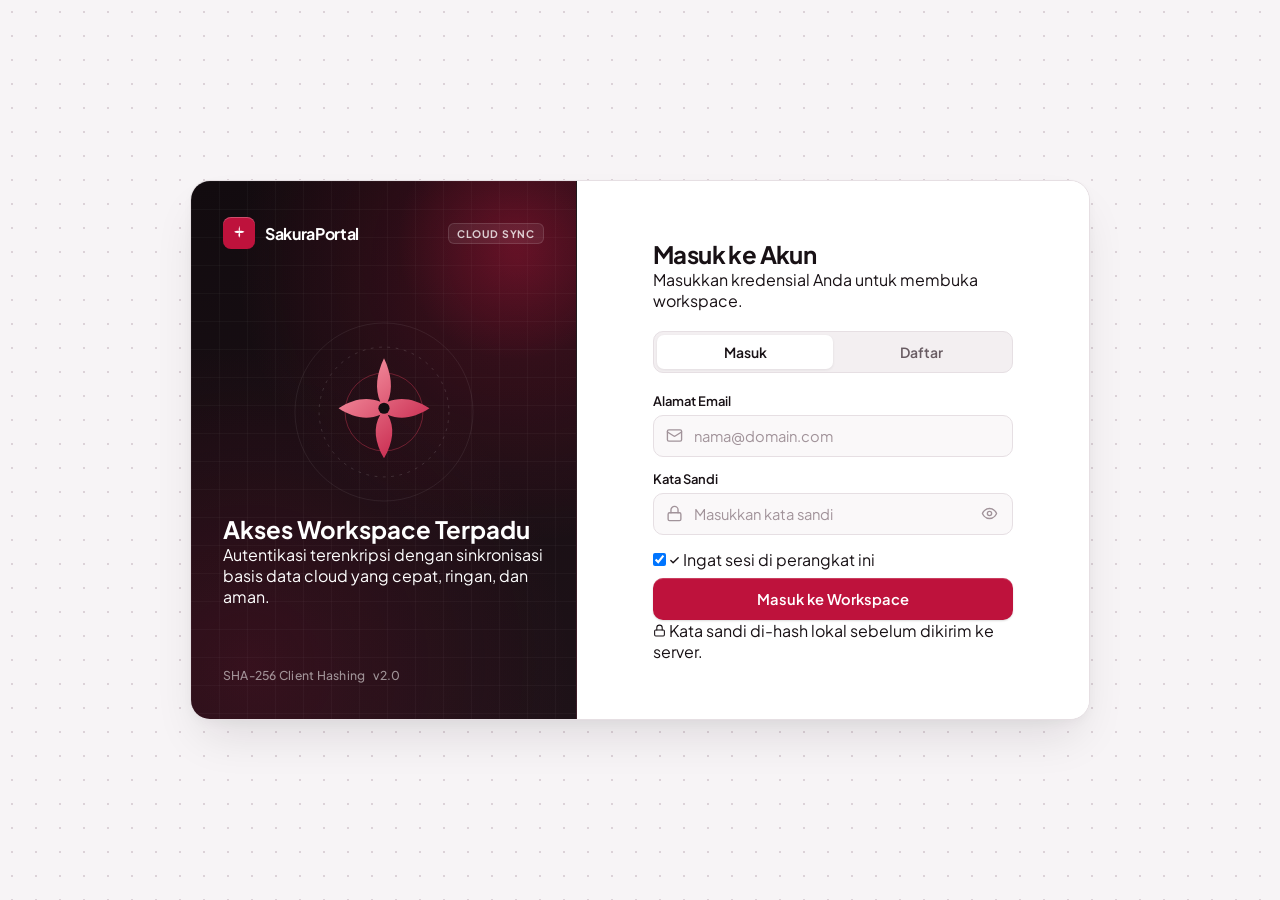
==== commit 9f871ffc: "Add files via upload" ====
--- a/pages/home.html
+++ b/pages/home.html
@@ -3,7 +3,9 @@
 <head>
   <meta charset="UTF-8" />
   <meta name="viewport" content="width=device-width, initial-scale=1.0" />
+  <meta name="theme-color" content="#120b0f" />
   <title>Workspace — SakuraPortal</title>
+  <link rel="icon" type="image/svg+xml" href="data:image/svg+xml,%3Csvg xmlns='http://www.w3.org/2000/svg' viewBox='0 0 32 32'%3E%3Crect width='32' height='32' rx='8' fill='%23be123c'/%3E%3Cpath d='M16 5.5c1.5 3 2 5.9.9 8.5 2.6-1 5.6-.5 8.2 1.4-2.5 1.9-5.4 2.5-8.1 1.6 1.5 2.4 1.2 5.4-.5 8.1-1.7-2.7-2-5.7-.5-8.1-2.7.9-5.6.3-8.1-1.6 2.6-1.9 5.6-2.4 8.2-1.4-1.1-2.6-.6-5.5.9-8.5z' fill='%23ffffff'/%3E%3C/svg%3E" />
   <link rel="preconnect" href="https://fonts.googleapis.com" />
   <link rel="preconnect" href="https://fonts.gstatic.com" crossorigin />
   <link href="https://fonts.googleapis.com/css2?family=Plus+Jakarta+Sans:wght@400;500;600;700&display=swap" rel="stylesheet" />
@@ -11,53 +13,76 @@
   <script src="../assets/js/guard.js"></script>
 </head>
 <body class="auth-checking">
+  <!-- TOP NAVIGATION BAR -->
   <header class="topbar">
     <div class="topbar-inner">
-      <div class="brand">
-        <div class="brand-mark" aria-hidden="true">
-          <svg width="16" height="16" viewBox="0 0 24 24" fill="currentColor">
-            <path d="M12 2.5c1.2 2.4 1.6 4.7.7 6.8 2.1-.8 4.5-.4 6.6 1.1-2 1.5-4.3 2-6.5 1.3 1.2 1.9 1 4.3-.4 6.5-1.4-2.2-1.6-4.6-.4-6.5-2.2.7-4.5.2-6.5-1.3 2.1-1.5 4.5-1.9 6.6-1.1-.9-2.1-.5-4.4.7-6.8z"/>
-          </svg>
-        </div>
-        <span>SakuraPortal</span>
+      <div class="topbar-left">
+        <div class="brand">
+          <div class="brand-mark" aria-hidden="true">
+            <svg width="16" height="16" viewBox="0 0 24 24" fill="currentColor">
+              <path d="M12 2.5c1.2 2.4 1.6 4.7.7 6.8 2.1-.8 4.5-.4 6.6 1.1-2 1.5-4.3 2-6.5 1.3 1.2 1.9 1 4.3-.4 6.5-1.4-2.2-1.6-4.6-.4-6.5-2.2.7-4.5.2-6.5-1.3 2.1-1.5 4.5-1.9 6.6-1.1-.9-2.1-.5-4.4.7-6.8z"/>
+            </svg>
+          </div>
+          <span>SakuraPortal</span>
+        </div>
+        <span class="nav-divider" aria-hidden="true"></span>
+        <span class="nav-context">Workspace</span>
       </div>
 
       <div class="topbar-actions">
-        <div class="user-pill">
+        <span class="live-clock" id="live-clock" aria-label="Waktu saat ini">--:--</span>
+        <div class="user-pill" title="Akun Aktif">
           <div class="avatar" id="nav-avatar">U</div>
           <span id="nav-username">User</span>
         </div>
-        <button type="button" id="btn-logout" class="btn-logout">Keluar</button>
+        <button type="button" id="btn-logout-trigger" class="btn-logout">
+          <svg width="14" height="14" viewBox="0 0 24 24" fill="none" stroke="currentColor" stroke-width="2.2" stroke-linecap="round" stroke-linejoin="round" aria-hidden="true">
+            <path d="M9 21H5a2 2 0 0 1-2-2V5a2 2 0 0 1 2-2h4"/>
+            <polyline points="16 17 21 12 16 7"/>
+            <line x1="21" y1="12" x2="9" y2="12"/>
+          </svg>
+          <span>Keluar</span>
+        </button>
       </div>
     </div>
   </header>
 
+  <!-- MAIN WORKSPACE -->
   <main class="workspace" id="workspace">
-    <div class="page-head anim-up" style="--delay: 0.05s">
-      <div>
+    <!-- Hero Header -->
+    <section class="page-head anim-up" style="--delay: 0.04s">
+      <div class="hero-copy">
+        <p class="greeting-eyebrow" id="greeting-eyebrow">Selamat Datang Kembali</p>
         <h1>Halo, <span id="hero-name">Pengguna</span></h1>
       </div>
-      <span class="status-tag">
-        <span class="status-dot"></span>
-        Sesi Aktif
-      </span>
-    </div>
-
-    <section class="meta-grid">
-      <article class="meta-card anim-up" style="--delay: 0.12s">
+
+      <div class="head-badges">
+        <span class="status-tag">
+          <span class="status-dot"></span>
+          Sesi Terautentikasi
+        </span>
+      </div>
+    </section>
+
+    <!-- 4 KPI / Account Telemetry Cards -->
+    <section class="meta-grid" aria-label="Ringkasan Akun">
+      <article class="meta-card anim-up" style="--delay: 0.09s">
         <div class="meta-icon" aria-hidden="true">
           <svg width="18" height="18" viewBox="0 0 24 24" fill="none" stroke="currentColor" stroke-width="2" stroke-linecap="round" stroke-linejoin="round">
             <rect width="20" height="16" x="2" y="4" rx="2"/>
             <path d="m22 7-8.97 5.7a1.94 1.94 0 0 1-2.06 0L2 7"/>
           </svg>
         </div>
-        <div>
-          <span>Email Akun</span>
+        <div class="meta-body">
+          <div class="meta-top-row">
+            <span>Email Terdaftar</span>
+            <button type="button" id="btn-copy-email" class="mini-action" title="Salin alamat email">Salin</button>
+          </div>
           <strong id="card-email">-</strong>
         </div>
       </article>
 
-      <article class="meta-card anim-up" style="--delay: 0.18s">
+      <article class="meta-card anim-up" style="--delay: 0.14s">
         <div class="meta-icon" aria-hidden="true">
           <svg width="18" height="18" viewBox="0 0 24 24" fill="none" stroke="currentColor" stroke-width="2" stroke-linecap="round" stroke-linejoin="round">
             <rect x="3" y="4" width="18" height="18" rx="2" ry="2"/>
@@ -66,33 +91,163 @@
             <line x1="3" y1="10" x2="21" y2="10"/>
           </svg>
         </div>
-        <div>
-          <span>Tanggal Terdaftar</span>
+        <div class="meta-body">
+          <span>Tanggal Bergabung</span>
           <strong id="card-date">-</strong>
         </div>
       </article>
 
+      <article class="meta-card anim-up" style="--delay: 0.19s">
+        <div class="meta-icon" aria-hidden="true">
+          <svg width="18" height="18" viewBox="0 0 24 24" fill="none" stroke="currentColor" stroke-width="2" stroke-linecap="round" stroke-linejoin="round">
+            <path d="M12 22s8-4 8-10V5l-8-3-8 3v7c0 6 8 10 8 10z"/>
+          </svg>
+        </div>
+        <div class="meta-body">
+          <span>Enkripsi & Cloud</span>
+          <strong>SHA-256 • Google Sheets</strong>
+        </div>
+      </article>
+
       <article class="meta-card anim-up" style="--delay: 0.24s">
         <div class="meta-icon" aria-hidden="true">
           <svg width="18" height="18" viewBox="0 0 24 24" fill="none" stroke="currentColor" stroke-width="2" stroke-linecap="round" stroke-linejoin="round">
-            <path d="M12 22s8-4 8-10V5l-8-3-8 3v7c0 6 8 10 8 10z"/>
-          </svg>
-        </div>
-        <div>
-          <span>Keamanan</span>
-          <strong>SHA-256 Cloud Sync</strong>
+            <circle cx="12" cy="12" r="10"/>
+            <polyline points="12 6 12 12 16 14"/>
+          </svg>
+        </div>
+        <div class="meta-body">
+          <span>Durasi Sesi Aktif</span>
+          <strong id="session-timer">00:00:00</strong>
         </div>
       </article>
     </section>
 
-    <section class="content-surface anim-up" style="--delay: 0.3s">
-      <div class="surface-header">
-        <h2>Area Konten Utama</h2>
-        <span class="surface-badge">Terproteksi</span>
-      </div>
-      <p>Halaman ini terkunci oleh sistem autentikasi. Silakan isi bagian ini dengan fitur atau konten utama aplikasi Anda.</p>
+    <!-- Main Modular Workspace Grid -->
+    <section class="workspace-grid">
+      <!-- Kolom Utama: Manajemen Tugas & Catatan Workspace -->
+      <article class="panel-card anim-up" style="--delay: 0.28s">
+        <div class="panel-header">
+          <div>
+            <h2>Catatan & Tugas Workspace</h2>
+            <p class="panel-desc">Tersimpan otomatis pada profil lokal akun Anda.</p>
+          </div>
+          <span class="counter-badge" id="task-counter">0/0 Selesai</span>
+        </div>
+
+        <form id="task-form" class="task-form">
+          <input
+            type="text"
+            id="task-input"
+            placeholder="Tulis rencana kerja atau catatan baru..."
+            maxlength="140"
+            required
+            autocomplete="off"
+          />
+          <select id="task-tag" aria-label="Kategori tugas">
+            <option value="Kerja">Kerja</option>
+            <option value="Penting">Penting</option>
+            <option value="Pribadi">Pribadi</option>
+          </select>
+          <button type="submit" class="btn-add">Tambah</button>
+        </form>
+
+        <div class="filter-bar" role="tablist" aria-label="Filter Tugas">
+          <button type="button" class="filter-chip active" data-filter="all">Semua</button>
+          <button type="button" class="filter-chip" data-filter="active">Aktif</button>
+          <button type="button" class="filter-chip" data-filter="completed">Selesai</button>
+        </div>
+
+        <ul id="task-list" class="task-list" aria-live="polite"></ul>
+
+        <div id="task-empty" class="empty-state hidden">
+          <svg width="28" height="28" viewBox="0 0 24 24" fill="none" stroke="currentColor" stroke-width="1.6" stroke-linecap="round" stroke-linejoin="round" aria-hidden="true">
+            <path d="M14 2H6a2 2 0 0 0-2 2v16a2 2 0 0 0 2 2h12a2 2 0 0 0 2-2V8z"/>
+            <polyline points="14 2 14 8 20 8"/>
+            <line x1="16" y1="13" x2="8" y2="13"/>
+            <line x1="16" y1="17" x2="8" y2="17"/>
+          </svg>
+          <p>Belum ada item pada kategori ini.</p>
+        </div>
+      </article>
+
+      <!-- Kolom Kanan: Inspector Sesi & Log Aktivitas -->
+      <div class="side-stack">
+        <article class="panel-card anim-up" style="--delay: 0.33s">
+          <div class="panel-header">
+            <div>
+              <h2>Inspector Akun & Sesi</h2>
+              <p class="panel-desc">Metadata autentikasi aktif saat ini.</p>
+            </div>
+            <span class="surface-badge">Terproteksi</span>
+          </div>
+
+          <dl class="info-list">
+            <div class="info-row">
+              <dt>Nama Profil</dt>
+              <dd id="detail-name">-</dd>
+            </div>
+            <div class="info-row">
+              <dt>Penyimpanan Sesi</dt>
+              <dd id="detail-storage">-</dd>
+            </div>
+            <div class="info-row">
+              <dt>Waktu Masuk</dt>
+              <dd id="detail-login-time">-</dd>
+            </div>
+            <div class="info-row">
+              <dt>Token Sidik Jari</dt>
+              <dd><code id="detail-fingerprint">-</code></dd>
+            </div>
+          </dl>
+
+          <div class="panel-actions">
+            <button type="button" id="btn-export-session" class="btn-secondary">
+              <svg width="15" height="15" viewBox="0 0 24 24" fill="none" stroke="currentColor" stroke-width="2" stroke-linecap="round" stroke-linejoin="round" aria-hidden="true">
+                <path d="M21 15v4a2 2 0 0 1-2 2H5a2 2 0 0 1-2-2v-4"/>
+                <polyline points="7 10 12 15 17 10"/>
+                <line x1="12" y1="15" x2="12" y2="3"/>
+              </svg>
+              <span>Ekspor Ringkasan Sesi (.json)</span>
+            </button>
+          </div>
+        </article>
+
+        <article class="panel-card anim-up" style="--delay: 0.38s">
+          <div class="panel-header">
+            <div>
+              <h2>Log Aktivitas Sesi</h2>
+              <p class="panel-desc">Jejak interaksi real-time di halaman ini.</p>
+            </div>
+          </div>
+
+          <ul id="activity-list" class="activity-list"></ul>
+        </article>
+      </div>
     </section>
   </main>
+
+  <!-- MODAL KONFIRMASI LOGOUT -->
+  <div id="logout-modal" class="modal-backdrop hidden" role="dialog" aria-modal="true" aria-labelledby="modal-title">
+    <div class="modal-card">
+      <div class="modal-icon" aria-hidden="true">
+        <svg width="20" height="20" viewBox="0 0 24 24" fill="none" stroke="currentColor" stroke-width="2" stroke-linecap="round" stroke-linejoin="round">
+          <path d="M9 21H5a2 2 0 0 1-2-2V5a2 2 0 0 1 2-2h4"/>
+          <polyline points="16 17 21 12 16 7"/>
+          <line x1="21" y1="12" x2="9" y2="12"/>
+        </svg>
+      </div>
+      <h3 id="modal-title">Akhiri Sesi Sekarang?</h3>
+      <p>Anda akan keluar dari workspace dan perlu memasukkan kredensial kembali untuk mengakses halaman ini.</p>
+      <div class="modal-actions">
+        <button type="button" id="btn-cancel-logout" class="btn-ghost">Batal</button>
+        <button type="button" id="btn-confirm-logout" class="btn-danger">Ya, Keluar</button>
+      </div>
+    </div>
+  </div>
+
+  <!-- TOAST NOTIFICATION -->
+  <div id="toast" class="toast hidden" role="status" aria-live="polite"></div>
 
   <script src="../assets/js/home.js"></script>
 </body>
--- a/assets/css/home.css
+++ b/assets/css/home.css
@@ -0,0 +1,318 @@
+* {
+  box-sizing: border-box;
+  margin: 0;
+  padding: 0;
+  font-family: "Plus Jakarta Sans", -apple-system, BlinkMacSystemFont, sans-serif;
+  -webkit-font-smoothing: antialiased;
+}
+
+::selection {
+  background: #ffe4e6;
+  color: #881337;
+}
+
+body {
+  background: #f7f4f6;
+  color: #181115;
+  min-height: 100vh;
+  transition: opacity 0.22s ease;
+}
+
+body.auth-checking {
+  visibility: hidden;
+}
+
+body.is-leaving {
+  opacity: 0;
+}
+
+@keyframes fadeSlideUp {
+  from {
+    opacity: 0;
+    transform: translateY(12px);
+  }
+  to {
+    opacity: 1;
+    transform: translateY(0);
+  }
+}
+
+@keyframes topbarSlideDown {
+  from {
+    opacity: 0;
+    transform: translateY(-100%);
+  }
+  to {
+    opacity: 1;
+    transform: translateY(0);
+  }
+}
+
+@keyframes statusPulse {
+  0% { box-shadow: 0 0 0 0 rgba(16, 185, 129, 0.65); }
+  70% { box-shadow: 0 0 0 6px rgba(16, 185, 129, 0); }
+  100% { box-shadow: 0 0 0 0 rgba(16, 185, 129, 0); }
+}
+
+.anim-up {
+  opacity: 0;
+  animation: fadeSlideUp 0.45s cubic-bezier(0.22, 1, 0.36, 1) forwards;
+  animation-delay: var(--delay, 0s);
+}
+
+/* Top Navigation Bar */
+.topbar {
+  background: #120b0f;
+  color: #ffffff;
+  border-bottom: 1px solid rgba(255, 255, 255, 0.08);
+  position: sticky;
+  top: 0;
+  z-index: 20;
+  animation: topbarSlideDown 0.38s cubic-bezier(0.22, 1, 0.36, 1);
+}
+
+.topbar-inner {
+  max-width: 1040px;
+  margin: 0 auto;
+  padding: 13px 20px;
+  display: flex;
+  align-items: center;
+  justify-content: space-between;
+  gap: 12px;
+}
+
+.brand {
+  display: flex;
+  align-items: center;
+  gap: 10px;
+  font-weight: 700;
+  font-size: 0.98rem;
+  letter-spacing: -0.02em;
+}
+
+.brand-mark {
+  width: 30px;
+  height: 30px;
+  border-radius: 8px;
+  background: #be123c;
+  display: flex;
+  align-items: center;
+  justify-content: center;
+  transition: transform 0.25s ease;
+}
+
+.brand:hover .brand-mark {
+  transform: rotate(18deg) scale(1.05);
+}
+
+.topbar-actions {
+  display: flex;
+  align-items: center;
+  gap: 10px;
+}
+
+.user-pill {
+  display: flex;
+  align-items: center;
+  gap: 8px;
+  padding: 4px 12px 4px 5px;
+  border-radius: 99px;
+  background: rgba(255, 255, 255, 0.06);
+  border: 1px solid rgba(255, 255, 255, 0.1);
+  font-size: 0.83rem;
+  font-weight: 500;
+  transition: background-color 0.18s ease, border-color 0.18s ease;
+}
+
+.user-pill:hover {
+  background: rgba(255, 255, 255, 0.1);
+  border-color: rgba(255, 255, 255, 0.18);
+}
+
+.avatar {
+  width: 24px;
+  height: 24px;
+  border-radius: 50%;
+  background: #be123c;
+  color: #ffffff;
+  font-size: 0.75rem;
+  font-weight: 700;
+  display: flex;
+  align-items: center;
+  justify-content: center;
+}
+
+.btn-logout {
+  background: transparent;
+  color: rgba(255, 255, 255, 0.8);
+  border: 1px solid rgba(255, 255, 255, 0.16);
+  padding: 6px 12px;
+  border-radius: 8px;
+  font-size: 0.82rem;
+  font-weight: 600;
+  cursor: pointer;
+  transition: all 0.18s ease;
+}
+
+.btn-logout:hover {
+  background: #be123c;
+  border-color: #be123c;
+  color: #ffffff;
+}
+
+.btn-logout:active {
+  transform: scale(0.96);
+}
+
+/* Main Workspace */
+.workspace {
+  max-width: 1040px;
+  margin: 0 auto;
+  padding: 28px 20px 48px;
+  display: flex;
+  flex-direction: column;
+  gap: 20px;
+}
+
+.page-head {
+  display: flex;
+  flex-wrap: wrap;
+  align-items: center;
+  justify-content: space-between;
+  gap: 12px;
+  padding-bottom: 18px;
+  border-bottom: 1px solid #e6dfe3;
+}
+
+.page-head h1 {
+  font-size: 1.45rem;
+  font-weight: 700;
+  letter-spacing: -0.025em;
+}
+
+.status-tag {
+  display: inline-flex;
+  align-items: center;
+  gap: 7px;
+  font-size: 0.76rem;
+  font-weight: 600;
+  color: #065f46;
+  background: #ecfdf5;
+  border: 1px solid #a7f3d0;
+  padding: 4px 10px;
+  border-radius: 99px;
+}
+
+.status-dot {
+  width: 6px;
+  height: 6px;
+  border-radius: 50%;
+  background: #10b981;
+  animation: statusPulse 2.4s infinite;
+}
+
+/* Account Summary Grid */
+.meta-grid {
+  display: grid;
+  grid-template-columns: repeat(auto-fit, minmax(240px, 1fr));
+  gap: 14px;
+}
+
+.meta-card {
+  background: #ffffff;
+  border: 1px solid #e6dfe3;
+  border-radius: 14px;
+  padding: 18px 20px;
+  display: flex;
+  align-items: flex-start;
+  gap: 14px;
+  transition: transform 0.2s cubic-bezier(0.22, 1, 0.36, 1), border-color 0.2s ease, box-shadow 0.2s ease;
+}
+
+.meta-card:hover {
+  transform: translateY(-2px);
+  border-color: #d4c8cf;
+  box-shadow: 0 10px 24px -10px rgba(24, 17, 21, 0.1);
+}
+
+.meta-icon {
+  width: 36px;
+  height: 36px;
+  border-radius: 9px;
+  background: #fff1f2;
+  color: #be123c;
+  display: flex;
+  align-items: center;
+  justify-content: center;
+  flex-shrink: 0;
+  transition: transform 0.2s ease, background-color 0.2s ease, color 0.2s ease;
+}
+
+.meta-card:hover .meta-icon {
+  background: #be123c;
+  color: #ffffff;
+  transform: scale(1.05);
+}
+
+.meta-card span {
+  display: block;
+  font-size: 0.76rem;
+  font-weight: 600;
+  color: #685b62;
+  margin-bottom: 3px;
+}
+
+.meta-card strong {
+  display: block;
+  font-size: 0.94rem;
+  font-weight: 600;
+  color: #181115;
+  word-break: break-word;
+}
+
+/* Content Canvas */
+.content-surface {
+  background: #ffffff;
+  border: 1px solid #e6dfe3;
+  border-radius: 16px;
+  padding: 26px 24px;
+  min-height: 240px;
+  transition: border-color 0.2s ease;
+}
+
+.surface-header {
+  display: flex;
+  align-items: center;
+  justify-content: space-between;
+  gap: 10px;
+  margin-bottom: 10px;
+}
+
+.surface-header h2 {
+  font-size: 1.05rem;
+  font-weight: 700;
+}
+
+.surface-badge {
+  font-size: 0.7rem;
+  font-weight: 600;
+  color: #be123c;
+  background: #fff1f2;
+  border: 1px solid #fecdd3;
+  padding: 3px 9px;
+  border-radius: 6px;
+}
+
+.content-surface p {
+  font-size: 0.9rem;
+  color: #685b62;
+  line-height: 1.6;
+}
+
+@media (prefers-reduced-motion: reduce) {
+  *, *::before, *::after {
+    animation-duration: 0.01ms !important;
+    animation-iteration-count: 1 !important;
+    transition-duration: 0.01ms !important;
+  }
+}
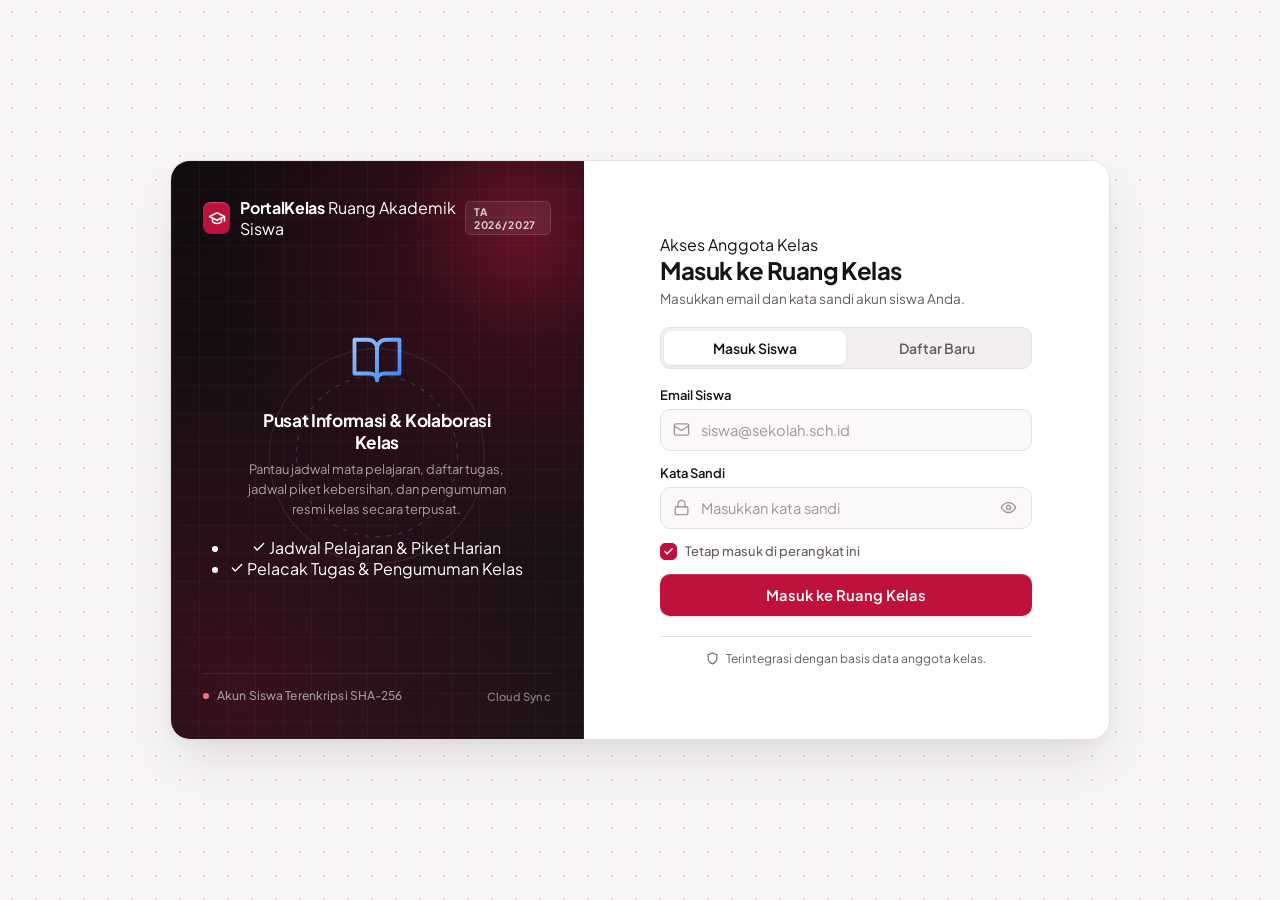
==== commit b2740218: "Add files via upload" ====
--- a/pages/home.html
+++ b/pages/home.html
@@ -3,9 +3,9 @@
 <head>
   <meta charset="UTF-8" />
   <meta name="viewport" content="width=device-width, initial-scale=1.0" />
-  <meta name="theme-color" content="#120b0f" />
-  <title>Workspace — SakuraPortal</title>
-  <link rel="icon" type="image/svg+xml" href="data:image/svg+xml,%3Csvg xmlns='http://www.w3.org/2000/svg' viewBox='0 0 32 32'%3E%3Crect width='32' height='32' rx='8' fill='%23be123c'/%3E%3Cpath d='M16 5.5c1.5 3 2 5.9.9 8.5 2.6-1 5.6-.5 8.2 1.4-2.5 1.9-5.4 2.5-8.1 1.6 1.5 2.4 1.2 5.4-.5 8.1-1.7-2.7-2-5.7-.5-8.1-2.7.9-5.6.3-8.1-1.6 2.6-1.9 5.6-2.4 8.2-1.4-1.1-2.6-.6-5.5.9-8.5z' fill='%23ffffff'/%3E%3C/svg%3E" />
+  <meta name="theme-color" content="#0f172a" />
+  <title>Ruang Kelas — Portal Akademik Siswa</title>
+  <link rel="icon" type="image/svg+xml" href="data:image/svg+xml,%3Csvg xmlns='http://www.w3.org/2000/svg' viewBox='0 0 32 32'%3E%3Crect width='32' height='32' rx='8' fill='%232563eb'/%3E%3Cpath d='M16 7L5 12.5L16 18L27 12.5L16 7Z' fill='%23ffffff'/%3E%3Cpath d='M9 15.5V21C9 21 12 23.5 16 23.5C20 23.5 23 21 23 21V15.5L16 19L9 15.5Z' fill='%23dbeafe'/%3E%3C/svg%3E" />
   <link rel="preconnect" href="https://fonts.googleapis.com" />
   <link rel="preconnect" href="https://fonts.gstatic.com" crossorigin />
   <link href="https://fonts.googleapis.com/css2?family=Plus+Jakarta+Sans:wght@400;500;600;700&display=swap" rel="stylesheet" />
@@ -19,21 +19,27 @@
       <div class="topbar-left">
         <div class="brand">
           <div class="brand-mark" aria-hidden="true">
-            <svg width="16" height="16" viewBox="0 0 24 24" fill="currentColor">
-              <path d="M12 2.5c1.2 2.4 1.6 4.7.7 6.8 2.1-.8 4.5-.4 6.6 1.1-2 1.5-4.3 2-6.5 1.3 1.2 1.9 1 4.3-.4 6.5-1.4-2.2-1.6-4.6-.4-6.5-2.2.7-4.5.2-6.5-1.3 2.1-1.5 4.5-1.9 6.6-1.1-.9-2.1-.5-4.4.7-6.8z"/>
+            <svg width="17" height="17" viewBox="0 0 24 24" fill="none" stroke="currentColor" stroke-width="2.1" stroke-linecap="round" stroke-linejoin="round">
+              <path d="M22 10v6M2 10l10-5 10 5-10 5z"/>
+              <path d="M6 12v5c3 3 9 3 12 0v-5"/>
             </svg>
           </div>
-          <span>SakuraPortal</span>
-        </div>
-        <span class="nav-divider" aria-hidden="true"></span>
-        <span class="nav-context">Workspace</span>
+          <span id="nav-class-name">Kelas XII IPA 1</span>
+        </div>
+
+        <nav class="main-nav" aria-label="Navigasi Portal Kelas">
+          <a href="#section-overview" class="nav-link active">Beranda</a>
+          <a href="#section-schedule" class="nav-link">Jadwal & Piket</a>
+          <a href="#section-tasks" class="nav-link">Tugas Kelas</a>
+          <a href="#section-announcements" class="nav-link">Pengumuman</a>
+        </nav>
       </div>
 
       <div class="topbar-actions">
         <span class="live-clock" id="live-clock" aria-label="Waktu saat ini">--:--</span>
-        <div class="user-pill" title="Akun Aktif">
-          <div class="avatar" id="nav-avatar">U</div>
-          <span id="nav-username">User</span>
+        <div class="user-pill" title="Siswa Terautentikasi">
+          <div class="avatar" id="nav-avatar">S</div>
+          <span id="nav-username">Siswa</span>
         </div>
         <button type="button" id="btn-logout-trigger" class="btn-logout">
           <svg width="14" height="14" viewBox="0 0 24 24" fill="none" stroke="currentColor" stroke-width="2.2" stroke-linecap="round" stroke-linejoin="round" aria-hidden="true">
@@ -49,41 +55,40 @@
 
   <!-- MAIN WORKSPACE -->
   <main class="workspace" id="workspace">
-    <!-- Hero Header -->
-    <section class="page-head anim-up" style="--delay: 0.04s">
-      <div class="hero-copy">
-        <p class="greeting-eyebrow" id="greeting-eyebrow">Selamat Datang Kembali</p>
-        <h1>Halo, <span id="hero-name">Pengguna</span></h1>
-      </div>
-
-      <div class="head-badges">
-        <span class="status-tag">
-          <span class="status-dot"></span>
-          Sesi Terautentikasi
-        </span>
+    <!-- Hero Banner Kelas -->
+    <section id="section-overview" class="class-hero anim-up" style="--delay: 0.04s">
+      <div class="hero-main">
+        <div class="hero-badges">
+          <span class="year-badge" id="hero-academic-year">Tahun Ajaran 2026/2027</span>
+          <span class="status-tag">
+            <span class="status-dot"></span>
+            Portal Aktif
+          </span>
+        </div>
+        <p class="greeting-eyebrow" id="greeting-eyebrow">Selamat Datang,</p>
+        <h1>Halo, <span id="hero-name">Siswa</span></h1>
+        <p class="hero-meta">
+          Wali Kelas: <strong id="hero-homeroom">Ibu Ratna Sari, S.Pd.</strong> &bull;
+          Ruang: <strong id="hero-room">R. 204 (Gedung B)</strong> &bull;
+          Ketua Kelas: <strong id="hero-leader">Ahmad Fauzan</strong>
+        </p>
+      </div>
+
+      <div class="hero-actions">
+        <button type="button" id="btn-edit-class" class="btn-hero-outline">
+          <svg width="15" height="15" viewBox="0 0 24 24" fill="none" stroke="currentColor" stroke-width="2" stroke-linecap="round" stroke-linejoin="round" aria-hidden="true">
+            <path d="M12 20h9"/>
+            <path d="M16.5 3.5a2.12 2.12 0 0 1 3 3L7 19l-4 1 1-4Z"/>
+          </svg>
+          <span>Atur Identitas Kelas</span>
+        </button>
       </div>
     </section>
 
-    <!-- 4 KPI / Account Telemetry Cards -->
-    <section class="meta-grid" aria-label="Ringkasan Akun">
+    <!-- 4 KPI / Ringkasan Akademik Kelas -->
+    <section class="meta-grid" aria-label="Ringkasan Kelas Hari Ini">
       <article class="meta-card anim-up" style="--delay: 0.09s">
-        <div class="meta-icon" aria-hidden="true">
-          <svg width="18" height="18" viewBox="0 0 24 24" fill="none" stroke="currentColor" stroke-width="2" stroke-linecap="round" stroke-linejoin="round">
-            <rect width="20" height="16" x="2" y="4" rx="2"/>
-            <path d="m22 7-8.97 5.7a1.94 1.94 0 0 1-2.06 0L2 7"/>
-          </svg>
-        </div>
-        <div class="meta-body">
-          <div class="meta-top-row">
-            <span>Email Terdaftar</span>
-            <button type="button" id="btn-copy-email" class="mini-action" title="Salin alamat email">Salin</button>
-          </div>
-          <strong id="card-email">-</strong>
-        </div>
-      </article>
-
-      <article class="meta-card anim-up" style="--delay: 0.14s">
-        <div class="meta-icon" aria-hidden="true">
+        <div class="meta-icon blue" aria-hidden="true">
           <svg width="18" height="18" viewBox="0 0 24 24" fill="none" stroke="currentColor" stroke-width="2" stroke-linecap="round" stroke-linejoin="round">
             <rect x="3" y="4" width="18" height="18" rx="2" ry="2"/>
             <line x1="16" y1="2" x2="16" y2="6"/>
@@ -92,140 +97,269 @@
           </svg>
         </div>
         <div class="meta-body">
-          <span>Tanggal Bergabung</span>
-          <strong id="card-date">-</strong>
+          <span id="kpi-day-label">Jadwal Hari Ini</span>
+          <strong id="kpi-subject-count">0 Mata Pelajaran</strong>
+          <small id="kpi-today-date">-</small>
         </div>
       </article>
 
+      <article class="meta-card anim-up" style="--delay: 0.14s">
+        <div class="meta-icon amber" aria-hidden="true">
+          <svg width="18" height="18" viewBox="0 0 24 24" fill="none" stroke="currentColor" stroke-width="2" stroke-linecap="round" stroke-linejoin="round">
+            <path d="M9 11l3 3L22 4"/>
+            <path d="M21 12v7a2 2 0 0 1-2 2H5a2 2 0 0 1-2-2V5a2 2 0 0 1 2-2h11"/>
+          </svg>
+        </div>
+        <div class="meta-body">
+          <span>Tugas & PR Aktif</span>
+          <strong id="kpi-pending-tasks">0 Tugas Tersisa</strong>
+          <small id="kpi-task-progress">0 dari 0 selesai</small>
+        </div>
+      </article>
+
       <article class="meta-card anim-up" style="--delay: 0.19s">
-        <div class="meta-icon" aria-hidden="true">
+        <div class="meta-icon emerald" aria-hidden="true">
           <svg width="18" height="18" viewBox="0 0 24 24" fill="none" stroke="currentColor" stroke-width="2" stroke-linecap="round" stroke-linejoin="round">
-            <path d="M12 22s8-4 8-10V5l-8-3-8 3v7c0 6 8 10 8 10z"/>
+            <path d="M17 21v-2a4 4 0 0 0-4-4H5a4 4 0 0 0-4 4v2"/>
+            <circle cx="9" cy="7" r="4"/>
+            <path d="M23 21v-2a4 4 0 0 0-3-3.87"/>
+            <path d="M16 3.13a4 4 0 0 1 0 7.75"/>
           </svg>
         </div>
         <div class="meta-body">
-          <span>Enkripsi & Cloud</span>
-          <strong>SHA-256 • Google Sheets</strong>
+          <span>Regu Piket Hari Ini</span>
+          <strong id="kpi-piket-group">-</strong>
+          <small id="kpi-piket-members">-</small>
         </div>
       </article>
 
       <article class="meta-card anim-up" style="--delay: 0.24s">
-        <div class="meta-icon" aria-hidden="true">
+        <div class="meta-icon indigo" aria-hidden="true">
           <svg width="18" height="18" viewBox="0 0 24 24" fill="none" stroke="currentColor" stroke-width="2" stroke-linecap="round" stroke-linejoin="round">
-            <circle cx="12" cy="12" r="10"/>
-            <polyline points="12 6 12 12 16 14"/>
+            <rect width="20" height="16" x="2" y="4" rx="2"/>
+            <path d="m22 7-8.97 5.7a1.94 1.94 0 0 1-2.06 0L2 7"/>
           </svg>
         </div>
         <div class="meta-body">
-          <span>Durasi Sesi Aktif</span>
-          <strong id="session-timer">00:00:00</strong>
+          <div class="meta-top-row">
+            <span>Akun Siswa</span>
+            <button type="button" id="btn-copy-email" class="mini-action" title="Salin alamat email">Salin</button>
+          </div>
+          <strong id="card-email">-</strong>
+          <small>Bergabung: <span id="card-date">-</span></small>
         </div>
       </article>
     </section>
 
-    <!-- Main Modular Workspace Grid -->
+    <!-- GRID UTAMA: JADWAL PELAJARAN & TUGAS KELAS -->
     <section class="workspace-grid">
-      <!-- Kolom Utama: Manajemen Tugas & Catatan Workspace -->
-      <article class="panel-card anim-up" style="--delay: 0.28s">
-        <div class="panel-header">
-          <div>
-            <h2>Catatan & Tugas Workspace</h2>
-            <p class="panel-desc">Tersimpan otomatis pada profil lokal akun Anda.</p>
-          </div>
-          <span class="counter-badge" id="task-counter">0/0 Selesai</span>
-        </div>
-
-        <form id="task-form" class="task-form">
-          <input
-            type="text"
-            id="task-input"
-            placeholder="Tulis rencana kerja atau catatan baru..."
-            maxlength="140"
-            required
-            autocomplete="off"
-          />
-          <select id="task-tag" aria-label="Kategori tugas">
-            <option value="Kerja">Kerja</option>
-            <option value="Penting">Penting</option>
-            <option value="Pribadi">Pribadi</option>
-          </select>
-          <button type="submit" class="btn-add">Tambah</button>
-        </form>
-
-        <div class="filter-bar" role="tablist" aria-label="Filter Tugas">
-          <button type="button" class="filter-chip active" data-filter="all">Semua</button>
-          <button type="button" class="filter-chip" data-filter="active">Aktif</button>
-          <button type="button" class="filter-chip" data-filter="completed">Selesai</button>
-        </div>
-
-        <ul id="task-list" class="task-list" aria-live="polite"></ul>
-
-        <div id="task-empty" class="empty-state hidden">
-          <svg width="28" height="28" viewBox="0 0 24 24" fill="none" stroke="currentColor" stroke-width="1.6" stroke-linecap="round" stroke-linejoin="round" aria-hidden="true">
-            <path d="M14 2H6a2 2 0 0 0-2 2v16a2 2 0 0 0 2 2h12a2 2 0 0 0 2-2V8z"/>
-            <polyline points="14 2 14 8 20 8"/>
-            <line x1="16" y1="13" x2="8" y2="13"/>
-            <line x1="16" y1="17" x2="8" y2="17"/>
-          </svg>
-          <p>Belum ada item pada kategori ini.</p>
-        </div>
-      </article>
-
-      <!-- Kolom Kanan: Inspector Sesi & Log Aktivitas -->
+      <!-- Kolom Kiri (Utama): Jadwal Pelajaran & Tugas Kelas -->
+      <div class="main-stack">
+        <!-- Modul 1: Jadwal Pelajaran Mingguan -->
+        <article id="section-schedule" class="panel-card anim-up" style="--delay: 0.28s">
+          <div class="panel-header">
+            <div>
+              <h2>Jadwal Mata Pelajaran</h2>
+              <p class="panel-desc">Pilih hari untuk melihat jam pelajaran dan guru pengampu.</p>
+            </div>
+            <span class="counter-badge" id="schedule-day-badge">Senin</span>
+          </div>
+
+          <div class="day-tabs" id="day-tabs" role="tablist" aria-label="Pilih Hari Pelajaran">
+            <button type="button" class="day-chip" data-day="Senin">Senin</button>
+            <button type="button" class="day-chip" data-day="Selasa">Selasa</button>
+            <button type="button" class="day-chip" data-day="Rabu">Rabu</button>
+            <button type="button" class="day-chip" data-day="Kamis">Kamis</button>
+            <button type="button" class="day-chip" data-day="Jumat">Jumat</button>
+            <button type="button" class="day-chip" data-day="Sabtu">Sabtu</button>
+          </div>
+
+          <div class="schedule-list" id="schedule-list"></div>
+        </article>
+
+        <!-- Modul 2: Daftar Tugas & PR Kelas -->
+        <article id="section-tasks" class="panel-card anim-up" style="--delay: 0.33s">
+          <div class="panel-header">
+            <div>
+              <h2>Daftar Tugas & PR Kelas</h2>
+              <p class="panel-desc">Catat tenggat tugas mata pelajaran dan pantau progres pengerjaan.</p>
+            </div>
+            <span class="counter-badge" id="task-counter">0/0 Selesai</span>
+          </div>
+
+          <form id="task-form" class="task-form">
+            <input
+              type="text"
+              id="task-title-input"
+              placeholder="Judul tugas (cth: Latihan Soal Integral Bab 4)..."
+              maxlength="120"
+              required
+              autocomplete="off"
+            />
+            <select id="task-subject-input" aria-label="Mata Pelajaran">
+              <option value="Matematika">Matematika</option>
+              <option value="Fisika">Fisika</option>
+              <option value="Kimia">Kimia</option>
+              <option value="Biologi">Biologi</option>
+              <option value="Bahasa Indonesia">B. Indonesia</option>
+              <option value="Bahasa Inggris">B. Inggris</option>
+              <option value="Informatika">Informatika</option>
+              <option value="Umum">Umum</option>
+            </select>
+            <input type="date" id="task-due-input" aria-label="Tenggat Waktu" required />
+            <button type="submit" class="btn-add">Tambah</button>
+          </form>
+
+          <div class="filter-bar" role="tablist" aria-label="Filter Tugas Kelas">
+            <button type="button" class="filter-chip active" data-filter="all">Semua</button>
+            <button type="button" class="filter-chip" data-filter="active">Belum Selesai</button>
+            <button type="button" class="filter-chip" data-filter="completed">Sudah Selesai</button>
+          </div>
+
+          <ul id="task-list" class="task-list" aria-live="polite"></ul>
+
+          <div id="task-empty" class="empty-state hidden">
+            <svg width="28" height="28" viewBox="0 0 24 24" fill="none" stroke="currentColor" stroke-width="1.6" stroke-linecap="round" stroke-linejoin="round" aria-hidden="true">
+              <path d="M14 2H6a2 2 0 0 0-2 2v16a2 2 0 0 0 2 2h12a2 2 0 0 0 2-2V8z"/>
+              <polyline points="14 2 14 8 20 8"/>
+              <line x1="16" y1="13" x2="8" y2="13"/>
+              <line x1="16" y1="17" x2="8" y2="17"/>
+            </svg>
+            <p>Belum ada daftar tugas pada kategori ini.</p>
+          </div>
+        </article>
+      </div>
+
+      <!-- Kolom Kanan: Papan Pengumuman, Jadwal Piket & Profil Sesi -->
       <div class="side-stack">
-        <article class="panel-card anim-up" style="--delay: 0.33s">
-          <div class="panel-header">
-            <div>
-              <h2>Inspector Akun & Sesi</h2>
-              <p class="panel-desc">Metadata autentikasi aktif saat ini.</p>
-            </div>
-            <span class="surface-badge">Terproteksi</span>
+        <!-- Modul 3: Papan Pengumuman Kelas -->
+        <article id="section-announcements" class="panel-card anim-up" style="--delay: 0.3s">
+          <div class="panel-header">
+            <div>
+              <h2>Papan Pengumuman</h2>
+              <p class="panel-desc">Info penting kegiatan & administrasi kelas.</p>
+            </div>
+            <button type="button" id="btn-toggle-announce" class="btn-mini-primary">+ Info</button>
+          </div>
+
+          <form id="announce-form" class="announce-form hidden">
+            <input
+              type="text"
+              id="announce-title"
+              placeholder="Judul pengumuman..."
+              maxlength="80"
+              required
+            />
+            <textarea
+              id="announce-body"
+              rows="2"
+              placeholder="Isi pengumuman singkat untuk anggota kelas..."
+              maxlength="240"
+              required
+            ></textarea>
+            <div class="announce-form-foot">
+              <select id="announce-category" aria-label="Kategori Pengumuman">
+                <option value="Akademik">Akademik</option>
+                <option value="Kegiatan">Kegiatan</option>
+                <option value="Kas & Administrasi">Kas & Administrasi</option>
+              </select>
+              <button type="submit" class="btn-add">Terbitkan</button>
+            </div>
+          </form>
+
+          <div id="announcement-list" class="announcement-list"></div>
+        </article>
+
+        <!-- Modul 4: Jadwal Piket Kebersihan Kelas -->
+        <article class="panel-card anim-up" style="--delay: 0.35s">
+          <div class="panel-header">
+            <div>
+              <h2>Jadwal Piket Kelas</h2>
+              <p class="panel-desc">Pembagian regu piket kebersihan harian.</p>
+            </div>
+            <span class="surface-badge">6 Regu</span>
+          </div>
+
+          <div id="piket-list" class="piket-list"></div>
+        </article>
+
+        <!-- Modul 5: Kartu Sesi & Ekspor Data -->
+        <article class="panel-card anim-up" style="--delay: 0.4s">
+          <div class="panel-header">
+            <div>
+              <h2>Kartu Sesi Siswa</h2>
+              <p class="panel-desc">Status keamanan & sesi cloud aktif.</p>
+            </div>
+            <span class="surface-badge">SHA-256</span>
           </div>
 
           <dl class="info-list">
             <div class="info-row">
-              <dt>Nama Profil</dt>
+              <dt>Nama Siswa</dt>
               <dd id="detail-name">-</dd>
             </div>
             <div class="info-row">
-              <dt>Penyimpanan Sesi</dt>
+              <dt>Mode Sesi</dt>
               <dd id="detail-storage">-</dd>
             </div>
             <div class="info-row">
-              <dt>Waktu Masuk</dt>
-              <dd id="detail-login-time">-</dd>
+              <dt>Durasi Aktif</dt>
+              <dd><strong id="session-timer">00:00:00</strong></dd>
             </div>
             <div class="info-row">
-              <dt>Token Sidik Jari</dt>
+              <dt>ID Anggota</dt>
               <dd><code id="detail-fingerprint">-</code></dd>
             </div>
           </dl>
 
-          <div class="panel-actions">
-            <button type="button" id="btn-export-session" class="btn-secondary">
-              <svg width="15" height="15" viewBox="0 0 24 24" fill="none" stroke="currentColor" stroke-width="2" stroke-linecap="round" stroke-linejoin="round" aria-hidden="true">
-                <path d="M21 15v4a2 2 0 0 1-2 2H5a2 2 0 0 1-2-2v-4"/>
-                <polyline points="7 10 12 15 17 10"/>
-                <line x1="12" y1="15" x2="12" y2="3"/>
-              </svg>
-              <span>Ekspor Ringkasan Sesi (.json)</span>
-            </button>
-          </div>
-        </article>
-
-        <article class="panel-card anim-up" style="--delay: 0.38s">
-          <div class="panel-header">
-            <div>
-              <h2>Log Aktivitas Sesi</h2>
-              <p class="panel-desc">Jejak interaksi real-time di halaman ini.</p>
-            </div>
-          </div>
-
-          <ul id="activity-list" class="activity-list"></ul>
+          <button type="button" id="btn-export-session" class="btn-secondary">
+            <svg width="15" height="15" viewBox="0 0 24 24" fill="none" stroke="currentColor" stroke-width="2" stroke-linecap="round" stroke-linejoin="round" aria-hidden="true">
+              <path d="M21 15v4a2 2 0 0 1-2 2H5a2 2 0 0 1-2-2v-4"/>
+              <polyline points="7 10 12 15 17 10"/>
+              <line x1="12" y1="15" x2="12" y2="3"/>
+            </svg>
+            <span>Unduh Rekap Kelas (.json)</span>
+          </button>
         </article>
       </div>
     </section>
   </main>
+
+  <!-- MODAL PENGATURAN IDENTITAS KELAS -->
+  <div id="class-modal" class="modal-backdrop hidden" role="dialog" aria-modal="true" aria-labelledby="class-modal-title">
+    <div class="modal-card">
+      <h3 id="class-modal-title">Atur Identitas Kelas</h3>
+      <p>Sesuaikan nama kelas, wali kelas, ruang belajar, dan ketua kelas agar tampil di seluruh portal.</p>
+
+      <form id="class-settings-form" class="modal-form">
+        <div class="modal-field">
+          <label for="input-class-name">Nama Kelas</label>
+          <input type="text" id="input-class-name" required maxlength="40" />
+        </div>
+        <div class="modal-field">
+          <label for="input-academic-year">Tahun Ajaran</label>
+          <input type="text" id="input-academic-year" required maxlength="30" />
+        </div>
+        <div class="modal-field">
+          <label for="input-homeroom">Wali Kelas</label>
+          <input type="text" id="input-homeroom" required maxlength="60" />
+        </div>
+        <div class="modal-field">
+          <label for="input-room">Ruang Kelas</label>
+          <input type="text" id="input-room" required maxlength="40" />
+        </div>
+        <div class="modal-field">
+          <label for="input-leader">Ketua Kelas</label>
+          <input type="text" id="input-leader" required maxlength="50" />
+        </div>
+
+        <div class="modal-actions">
+          <button type="button" id="btn-cancel-class" class="btn-ghost">Batal</button>
+          <button type="submit" class="btn-primary-modal">Simpan Perubahan</button>
+        </div>
+      </form>
+    </div>
+  </div>
 
   <!-- MODAL KONFIRMASI LOGOUT -->
   <div id="logout-modal" class="modal-backdrop hidden" role="dialog" aria-modal="true" aria-labelledby="modal-title">
@@ -237,8 +371,8 @@
           <line x1="21" y1="12" x2="9" y2="12"/>
         </svg>
       </div>
-      <h3 id="modal-title">Akhiri Sesi Sekarang?</h3>
-      <p>Anda akan keluar dari workspace dan perlu memasukkan kredensial kembali untuk mengakses halaman ini.</p>
+      <h3 id="modal-title">Keluar dari Portal Kelas?</h3>
+      <p>Sesi akun siswa Anda akan diakhiri pada perangkat ini. Anda dapat masuk kembali kapan saja.</p>
       <div class="modal-actions">
         <button type="button" id="btn-cancel-logout" class="btn-ghost">Batal</button>
         <button type="button" id="btn-confirm-logout" class="btn-danger">Ya, Keluar</button>
--- a/assets/css/home.css
+++ b/assets/css/home.css
@@ -1,3 +1,21 @@
+:root {
+  --bg-canvas: #f7f4f6;
+  --surface: #ffffff;
+  --surface-muted: #faf8f9;
+  --text: #181115;
+  --text-secondary: #685b62;
+  --text-placeholder: #a1939a;
+  --border: #e6dfe3;
+  --border-strong: #d4c8cf;
+
+  --sumi-950: #120b0f;
+  --sumi-900: #1e1218;
+  --beni-600: #be123c;
+  --beni-700: #9f1239;
+  --beni-50: #fff1f2;
+  --beni-ring: rgba(190, 18, 60, 0.14);
+}
+
 * {
   box-sizing: border-box;
   margin: 0;
@@ -12,8 +30,8 @@
 }
 
 body {
-  background: #f7f4f6;
-  color: #181115;
+  background: var(--bg-canvas);
+  color: var(--text);
   min-height: 100vh;
   transition: opacity 0.22s ease;
 }
@@ -24,6 +42,10 @@
 
 body.is-leaving {
   opacity: 0;
+}
+
+.hidden {
+  display: none !important;
 }
 
 @keyframes fadeSlideUp {
@@ -60,9 +82,13 @@
   animation-delay: var(--delay, 0s);
 }
 
-/* Top Navigation Bar */
+/* =====================================================
+   TOP NAVIGATION BAR
+   ===================================================== */
 .topbar {
-  background: #120b0f;
+  background: rgba(18, 11, 15, 0.96);
+  backdrop-filter: blur(10px);
+  -webkit-backdrop-filter: blur(10px);
   color: #ffffff;
   border-bottom: 1px solid rgba(255, 255, 255, 0.08);
   position: sticky;
@@ -72,12 +98,18 @@
 }
 
 .topbar-inner {
-  max-width: 1040px;
+  max-width: 1120px;
   margin: 0 auto;
   padding: 13px 20px;
   display: flex;
   align-items: center;
   justify-content: space-between;
+  gap: 12px;
+}
+
+.topbar-left {
+  display: flex;
+  align-items: center;
   gap: 12px;
 }
 
@@ -94,7 +126,7 @@
   width: 30px;
   height: 30px;
   border-radius: 8px;
-  background: #be123c;
+  background: var(--beni-600);
   display: flex;
   align-items: center;
   justify-content: center;
@@ -105,10 +137,33 @@
   transform: rotate(18deg) scale(1.05);
 }
 
+.nav-divider {
+  width: 1px;
+  height: 16px;
+  background: rgba(255, 255, 255, 0.16);
+}
+
+.nav-context {
+  font-size: 0.8rem;
+  font-weight: 600;
+  color: rgba(255, 255, 255, 0.65);
+}
+
 .topbar-actions {
   display: flex;
   align-items: center;
   gap: 10px;
+}
+
+.live-clock {
+  font-size: 0.78rem;
+  font-weight: 600;
+  font-variant-numeric: tabular-nums;
+  color: rgba(255, 255, 255, 0.64);
+  padding: 5px 10px;
+  border-radius: 7px;
+  background: rgba(255, 255, 255, 0.04);
+  border: 1px solid rgba(255, 255, 255, 0.08);
 }
 
 .user-pill {
@@ -121,30 +176,35 @@
   border: 1px solid rgba(255, 255, 255, 0.1);
   font-size: 0.83rem;
   font-weight: 500;
-  transition: background-color 0.18s ease, border-color 0.18s ease;
-}
-
-.user-pill:hover {
-  background: rgba(255, 255, 255, 0.1);
-  border-color: rgba(255, 255, 255, 0.18);
+  max-width: 190px;
+}
+
+.user-pill span {
+  overflow: hidden;
+  text-overflow: ellipsis;
+  white-space: nowrap;
 }
 
 .avatar {
   width: 24px;
   height: 24px;
   border-radius: 50%;
-  background: #be123c;
+  background: var(--beni-600);
   color: #ffffff;
   font-size: 0.75rem;
   font-weight: 700;
   display: flex;
   align-items: center;
   justify-content: center;
+  flex-shrink: 0;
 }
 
 .btn-logout {
+  display: inline-flex;
+  align-items: center;
+  gap: 6px;
   background: transparent;
-  color: rgba(255, 255, 255, 0.8);
+  color: rgba(255, 255, 255, 0.82);
   border: 1px solid rgba(255, 255, 255, 0.16);
   padding: 6px 12px;
   border-radius: 8px;
@@ -155,8 +215,8 @@
 }
 
 .btn-logout:hover {
-  background: #be123c;
-  border-color: #be123c;
+  background: var(--beni-600);
+  border-color: var(--beni-600);
   color: #ffffff;
 }
 
@@ -164,11 +224,25 @@
   transform: scale(0.96);
 }
 
-/* Main Workspace */
+@media (max-width: 640px) {
+  .nav-divider,
+  .nav-context,
+  .live-clock {
+    display: none;
+  }
+
+  .user-pill {
+    max-width: 130px;
+  }
+}
+
+/* =====================================================
+   MAIN WORKSPACE
+   ===================================================== */
 .workspace {
-  max-width: 1040px;
+  max-width: 1120px;
   margin: 0 auto;
-  padding: 28px 20px 48px;
+  padding: 28px 20px 56px;
   display: flex;
   flex-direction: column;
   gap: 20px;
@@ -177,15 +251,22 @@
 .page-head {
   display: flex;
   flex-wrap: wrap;
-  align-items: center;
+  align-items: flex-end;
   justify-content: space-between;
   gap: 12px;
   padding-bottom: 18px;
-  border-bottom: 1px solid #e6dfe3;
+  border-bottom: 1px solid var(--border);
+}
+
+.greeting-eyebrow {
+  font-size: 0.78rem;
+  font-weight: 600;
+  color: var(--beni-600);
+  margin-bottom: 3px;
 }
 
 .page-head h1 {
-  font-size: 1.45rem;
+  font-size: 1.5rem;
   font-weight: 700;
   letter-spacing: -0.025em;
 }
@@ -199,7 +280,7 @@
   color: #065f46;
   background: #ecfdf5;
   border: 1px solid #a7f3d0;
-  padding: 4px 10px;
+  padding: 5px 11px;
   border-radius: 99px;
 }
 
@@ -211,27 +292,29 @@
   animation: statusPulse 2.4s infinite;
 }
 
-/* Account Summary Grid */
+/* =====================================================
+   ACCOUNT TELEMETRY GRID
+   ===================================================== */
 .meta-grid {
   display: grid;
-  grid-template-columns: repeat(auto-fit, minmax(240px, 1fr));
+  grid-template-columns: repeat(auto-fit, minmax(235px, 1fr));
   gap: 14px;
 }
 
 .meta-card {
-  background: #ffffff;
-  border: 1px solid #e6dfe3;
+  background: var(--surface);
+  border: 1px solid var(--border);
   border-radius: 14px;
-  padding: 18px 20px;
+  padding: 16px 18px;
   display: flex;
   align-items: flex-start;
-  gap: 14px;
+  gap: 13px;
   transition: transform 0.2s cubic-bezier(0.22, 1, 0.36, 1), border-color 0.2s ease, box-shadow 0.2s ease;
 }
 
 .meta-card:hover {
   transform: translateY(-2px);
-  border-color: #d4c8cf;
+  border-color: var(--border-strong);
   box-shadow: 0 10px 24px -10px rgba(24, 17, 21, 0.1);
 }
 
@@ -239,8 +322,8 @@
   width: 36px;
   height: 36px;
   border-radius: 9px;
-  background: #fff1f2;
-  color: #be123c;
+  background: var(--beni-50);
+  color: var(--beni-600);
   display: flex;
   align-items: center;
   justify-content: center;
@@ -249,64 +332,549 @@
 }
 
 .meta-card:hover .meta-icon {
-  background: #be123c;
+  background: var(--beni-600);
   color: #ffffff;
   transform: scale(1.05);
 }
 
+.meta-body {
+  flex: 1;
+  min-width: 0;
+}
+
+.meta-top-row {
+  display: flex;
+  align-items: center;
+  justify-content: space-between;
+  gap: 8px;
+}
+
 .meta-card span {
   display: block;
-  font-size: 0.76rem;
-  font-weight: 600;
-  color: #685b62;
+  font-size: 0.75rem;
+  font-weight: 600;
+  color: var(--text-secondary);
   margin-bottom: 3px;
 }
 
 .meta-card strong {
   display: block;
-  font-size: 0.94rem;
-  font-weight: 600;
-  color: #181115;
+  font-size: 0.92rem;
+  font-weight: 600;
+  color: var(--text);
   word-break: break-word;
-}
-
-/* Content Canvas */
-.content-surface {
-  background: #ffffff;
-  border: 1px solid #e6dfe3;
+  font-variant-numeric: tabular-nums;
+}
+
+.mini-action {
+  border: 1px solid var(--border);
+  background: var(--surface-muted);
+  color: var(--text-secondary);
+  font-size: 0.68rem;
+  font-weight: 600;
+  padding: 2px 7px;
+  border-radius: 5px;
+  cursor: pointer;
+  transition: all 0.15s ease;
+}
+
+.mini-action:hover {
+  border-color: var(--beni-600);
+  color: var(--beni-600);
+  background: var(--beni-50);
+}
+
+/* =====================================================
+   MAIN WORKSPACE 2-COLUMN LAYOUT
+   ===================================================== */
+.workspace-grid {
+  display: grid;
+  grid-template-columns: 1.45fr 1fr;
+  gap: 18px;
+  align-items: start;
+}
+
+@media (max-width: 880px) {
+  .workspace-grid {
+    grid-template-columns: 1fr;
+  }
+}
+
+.side-stack {
+  display: flex;
+  flex-direction: column;
+  gap: 18px;
+}
+
+.panel-card {
+  background: var(--surface);
+  border: 1px solid var(--border);
   border-radius: 16px;
-  padding: 26px 24px;
-  min-height: 240px;
-  transition: border-color 0.2s ease;
-}
-
-.surface-header {
-  display: flex;
-  align-items: center;
+  padding: 22px;
+}
+
+.panel-header {
+  display: flex;
+  align-items: flex-start;
   justify-content: space-between;
-  gap: 10px;
-  margin-bottom: 10px;
-}
-
-.surface-header h2 {
-  font-size: 1.05rem;
+  gap: 12px;
+  margin-bottom: 16px;
+}
+
+.panel-header h2 {
+  font-size: 1.02rem;
   font-weight: 700;
-}
-
+  letter-spacing: -0.015em;
+  margin-bottom: 2px;
+}
+
+.panel-desc {
+  font-size: 0.8rem;
+  color: var(--text-secondary);
+}
+
+.counter-badge,
 .surface-badge {
-  font-size: 0.7rem;
-  font-weight: 600;
-  color: #be123c;
-  background: #fff1f2;
+  font-size: 0.71rem;
+  font-weight: 600;
+  color: var(--beni-600);
+  background: var(--beni-50);
   border: 1px solid #fecdd3;
   padding: 3px 9px;
   border-radius: 6px;
-}
-
-.content-surface p {
-  font-size: 0.9rem;
-  color: #685b62;
-  line-height: 1.6;
+  white-space: nowrap;
+}
+
+/* Task & Notes Module */
+.task-form {
+  display: flex;
+  gap: 8px;
+  margin-bottom: 14px;
+}
+
+@media (max-width: 540px) {
+  .task-form {
+    flex-wrap: wrap;
+  }
+
+  .task-form input {
+    width: 100%;
+  }
+
+  .task-form select,
+  .task-form .btn-add {
+    flex: 1;
+  }
+}
+
+.task-form input,
+.task-form select {
+  background: var(--surface-muted);
+  border: 1px solid var(--border);
+  border-radius: 9px;
+  padding: 10px 12px;
+  font-size: 0.86rem;
+  font-weight: 500;
+  color: var(--text);
+  outline: none;
+  transition: border-color 0.16s ease, box-shadow 0.16s ease, background-color 0.16s ease;
+}
+
+.task-form input {
+  flex: 1;
+}
+
+.task-form input:focus,
+.task-form select:focus {
+  background: var(--surface);
+  border-color: var(--beni-600);
+  box-shadow: 0 0 0 3px var(--beni-ring);
+}
+
+.btn-add {
+  background: var(--beni-600);
+  color: #ffffff;
+  border: none;
+  border-radius: 9px;
+  padding: 10px 16px;
+  font-size: 0.85rem;
+  font-weight: 600;
+  cursor: pointer;
+  transition: background-color 0.16s ease, transform 0.14s ease;
+}
+
+.btn-add:hover {
+  background: var(--beni-700);
+}
+
+.btn-add:active {
+  transform: scale(0.97);
+}
+
+.filter-bar {
+  display: flex;
+  gap: 6px;
+  margin-bottom: 14px;
+  padding-bottom: 12px;
+  border-bottom: 1px solid var(--border);
+}
+
+.filter-chip {
+  background: transparent;
+  border: 1px solid var(--border);
+  color: var(--text-secondary);
+  font-size: 0.76rem;
+  font-weight: 600;
+  padding: 5px 11px;
+  border-radius: 99px;
+  cursor: pointer;
+  transition: all 0.16s ease;
+}
+
+.filter-chip:hover {
+  border-color: var(--border-strong);
+  color: var(--text);
+}
+
+.filter-chip.active {
+  background: var(--sumi-950);
+  border-color: var(--sumi-950);
+  color: #ffffff;
+}
+
+.task-list {
+  list-style: none;
+  display: flex;
+  flex-direction: column;
+  gap: 8px;
+}
+
+.task-item {
+  display: flex;
+  align-items: center;
+  justify-content: space-between;
+  gap: 10px;
+  padding: 11px 12px;
+  background: var(--surface-muted);
+  border: 1px solid var(--border);
+  border-radius: 10px;
+  transition: border-color 0.16s ease, background-color 0.16s ease;
+}
+
+.task-item:hover {
+  border-color: var(--border-strong);
+  background: #ffffff;
+}
+
+.task-left {
+  display: flex;
+  align-items: center;
+  gap: 10px;
+  min-width: 0;
+  flex: 1;
+  cursor: pointer;
+}
+
+.task-check {
+  width: 18px;
+  height: 18px;
+  border-radius: 5px;
+  border: 1.5px solid var(--border-strong);
+  display: flex;
+  align-items: center;
+  justify-content: center;
+  color: transparent;
+  flex-shrink: 0;
+  background: #ffffff;
+  transition: all 0.15s ease;
+}
+
+.task-item.completed .task-check {
+  background: #059669;
+  border-color: #059669;
+  color: #ffffff;
+}
+
+.task-title {
+  font-size: 0.87rem;
+  font-weight: 500;
+  color: var(--text);
+  word-break: break-word;
+}
+
+.task-item.completed .task-title {
+  text-decoration: line-through;
+  color: var(--text-placeholder);
+}
+
+.task-right {
+  display: flex;
+  align-items: center;
+  gap: 8px;
+  flex-shrink: 0;
+}
+
+.tag-pill {
+  font-size: 0.68rem;
+  font-weight: 600;
+  padding: 2px 8px;
+  border-radius: 99px;
+  background: #f3eff1;
+  color: var(--text-secondary);
+}
+
+.tag-pill[data-tag="Penting"] {
+  background: #fff1f2;
+  color: #be123c;
+}
+
+.tag-pill[data-tag="Kerja"] {
+  background: #eff6ff;
+  color: #1d4ed8;
+}
+
+.tag-pill[data-tag="Pribadi"] {
+  background: #ecfdf5;
+  color: #047857;
+}
+
+.btn-del-task {
+  background: none;
+  border: none;
+  color: var(--text-placeholder);
+  padding: 4px;
+  border-radius: 6px;
+  cursor: pointer;
+  display: flex;
+  align-items: center;
+  transition: color 0.15s ease, background-color 0.15s ease;
+}
+
+.btn-del-task:hover {
+  color: var(--beni-600);
+  background: var(--beni-50);
+}
+
+.empty-state {
+  padding: 32px 16px;
+  text-align: center;
+  color: var(--text-placeholder);
+  display: flex;
+  flex-direction: column;
+  align-items: center;
+  gap: 8px;
+  font-size: 0.84rem;
+}
+
+/* Session Inspector */
+.info-list {
+  display: flex;
+  flex-direction: column;
+  gap: 10px;
+  margin-bottom: 16px;
+}
+
+.info-row {
+  display: flex;
+  align-items: center;
+  justify-content: space-between;
+  gap: 12px;
+  padding-bottom: 10px;
+  border-bottom: 1px dashed var(--border);
+  font-size: 0.83rem;
+}
+
+.info-row:last-child {
+  border-bottom: none;
+  padding-bottom: 0;
+}
+
+.info-row dt {
+  color: var(--text-secondary);
+  font-weight: 500;
+}
+
+.info-row dd {
+  color: var(--text);
+  font-weight: 600;
+  text-align: right;
+}
+
+.info-row code {
+  font-family: ui-monospace, SFMono-Regular, Menlo, Monaco, Consolas, monospace;
+  font-size: 0.76rem;
+  background: var(--surface-muted);
+  border: 1px solid var(--border);
+  padding: 2px 6px;
+  border-radius: 5px;
+  color: var(--beni-700);
+}
+
+.btn-secondary {
+  width: 100%;
+  display: inline-flex;
+  align-items: center;
+  justify-content: center;
+  gap: 8px;
+  padding: 10px 14px;
+  border-radius: 9px;
+  border: 1px solid var(--border);
+  background: var(--surface-muted);
+  color: var(--text);
+  font-size: 0.82rem;
+  font-weight: 600;
+  cursor: pointer;
+  transition: all 0.16s ease;
+}
+
+.btn-secondary:hover {
+  border-color: var(--beni-600);
+  background: var(--beni-50);
+  color: var(--beni-700);
+}
+
+/* Activity Timeline */
+.activity-list {
+  list-style: none;
+  display: flex;
+  flex-direction: column;
+  gap: 11px;
+  max-height: 220px;
+  overflow-y: auto;
+}
+
+.activity-item {
+  display: flex;
+  align-items: flex-start;
+  gap: 10px;
+  font-size: 0.81rem;
+}
+
+.activity-dot {
+  width: 7px;
+  height: 7px;
+  border-radius: 50%;
+  background: var(--beni-600);
+  margin-top: 5px;
+  flex-shrink: 0;
+}
+
+.activity-content {
+  flex: 1;
+}
+
+.activity-content p {
+  color: var(--text);
+  font-weight: 500;
+  line-height: 1.4;
+}
+
+.activity-content time {
+  font-size: 0.72rem;
+  color: var(--text-placeholder);
+}
+
+/* =====================================================
+   LOGOUT MODAL & TOAST
+   ===================================================== */
+.modal-backdrop {
+  position: fixed;
+  inset: 0;
+  background: rgba(18, 11, 15, 0.55);
+  backdrop-filter: blur(4px);
+  display: flex;
+  align-items: center;
+  justify-content: center;
+  padding: 20px;
+  z-index: 50;
+}
+
+.modal-card {
+  width: 100%;
+  max-width: 380px;
+  background: var(--surface);
+  border: 1px solid var(--border);
+  border-radius: 16px;
+  padding: 24px;
+  box-shadow: 0 20px 40px -12px rgba(18, 11, 15, 0.25);
+  animation: fadeSlideUp 0.22s cubic-bezier(0.22, 1, 0.36, 1);
+}
+
+.modal-icon {
+  width: 40px;
+  height: 40px;
+  border-radius: 10px;
+  background: var(--beni-50);
+  color: var(--beni-600);
+  display: flex;
+  align-items: center;
+  justify-content: center;
+  margin-bottom: 14px;
+}
+
+.modal-card h3 {
+  font-size: 1.08rem;
+  font-weight: 700;
+  margin-bottom: 6px;
+}
+
+.modal-card p {
+  font-size: 0.85rem;
+  color: var(--text-secondary);
+  line-height: 1.55;
+  margin-bottom: 20px;
+}
+
+.modal-actions {
+  display: grid;
+  grid-template-columns: 1fr 1fr;
+  gap: 10px;
+}
+
+.btn-ghost {
+  padding: 10px 14px;
+  border-radius: 9px;
+  border: 1px solid var(--border);
+  background: var(--surface);
+  color: var(--text);
+  font-size: 0.85rem;
+  font-weight: 600;
+  cursor: pointer;
+}
+
+.btn-ghost:hover {
+  background: var(--surface-muted);
+}
+
+.btn-danger {
+  padding: 10px 14px;
+  border-radius: 9px;
+  border: none;
+  background: var(--beni-600);
+  color: #ffffff;
+  font-size: 0.85rem;
+  font-weight: 600;
+  cursor: pointer;
+}
+
+.btn-danger:hover {
+  background: var(--beni-700);
+}
+
+.toast {
+  position: fixed;
+  right: 20px;
+  bottom: 20px;
+  background: var(--sumi-950);
+  color: #ffffff;
+  border: 1px solid rgba(255, 255, 255, 0.12);
+  padding: 11px 16px;
+  border-radius: 10px;
+  font-size: 0.83rem;
+  font-weight: 500;
+  box-shadow: 0 12px 28px -6px rgba(18, 11, 15, 0.35);
+  z-index: 60;
+  animation: fadeSlideUp 0.22s ease;
 }
 
 @media (prefers-reduced-motion: reduce) {
